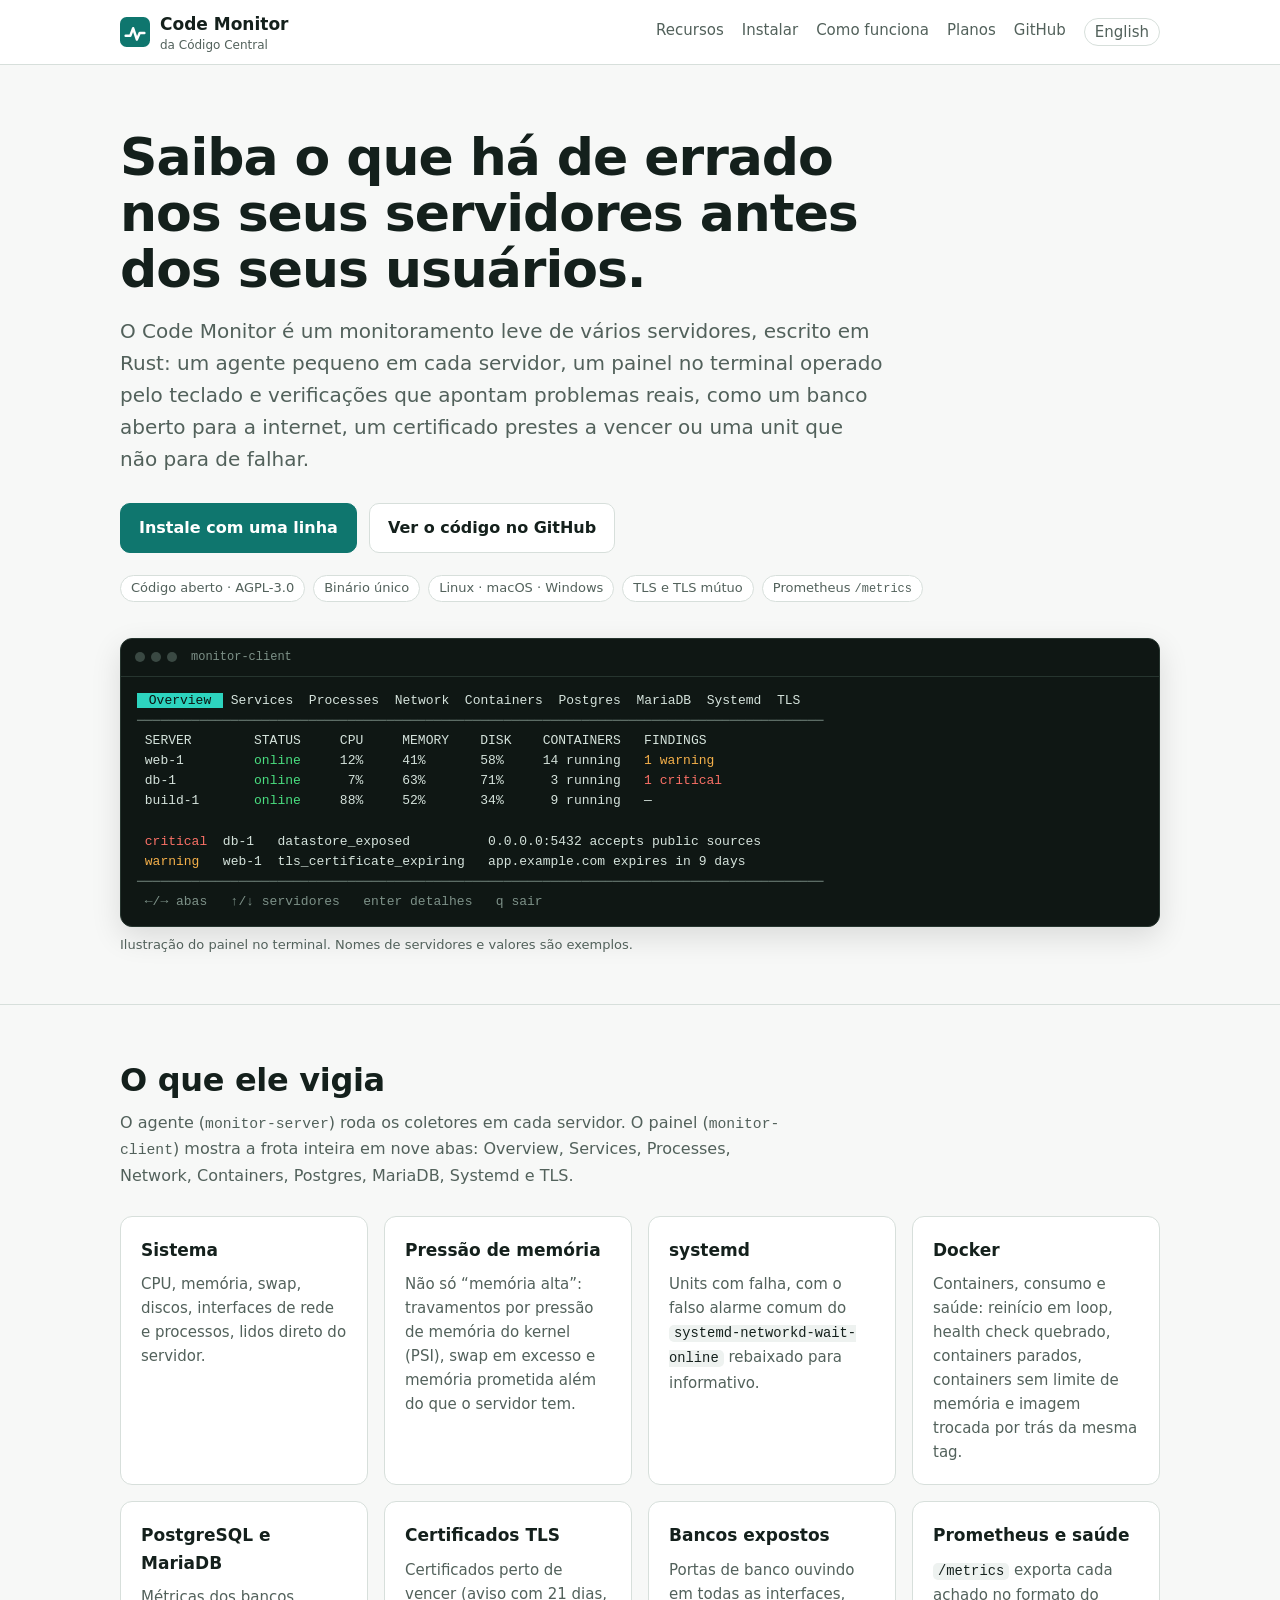
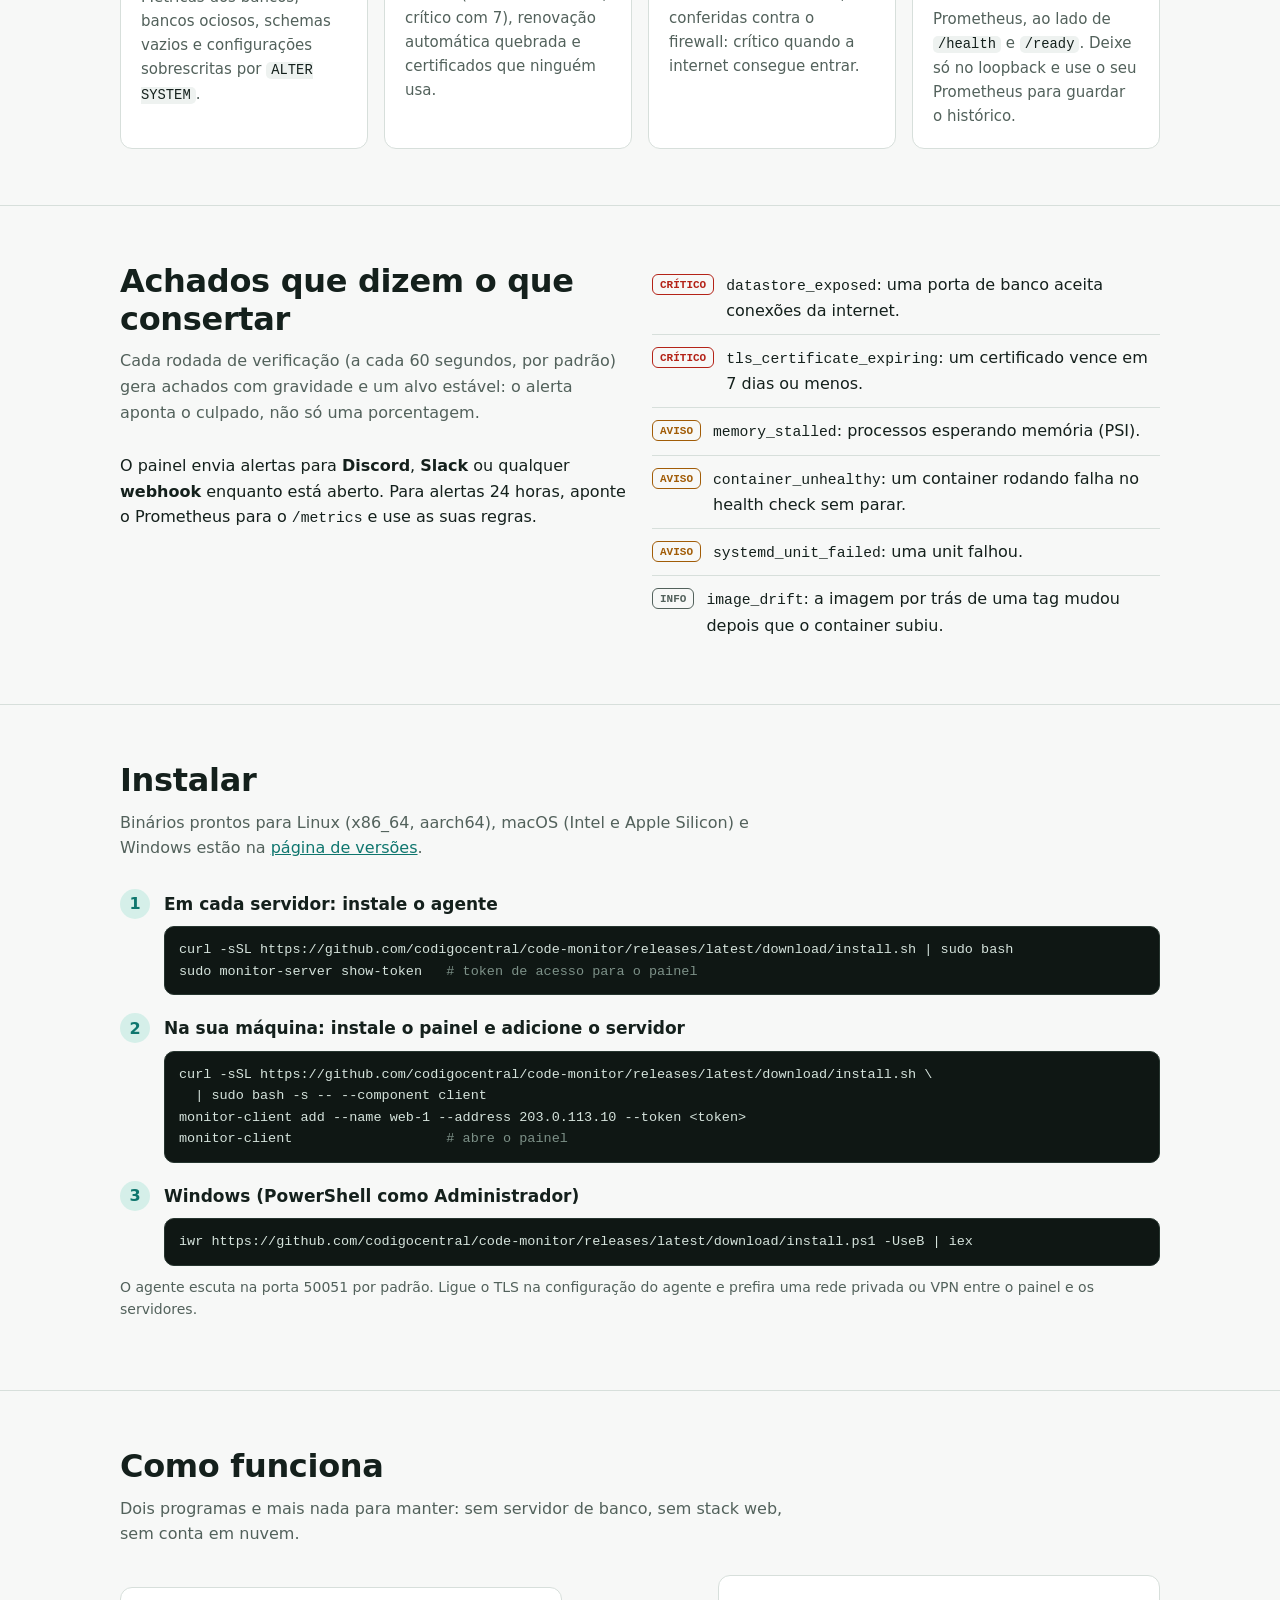
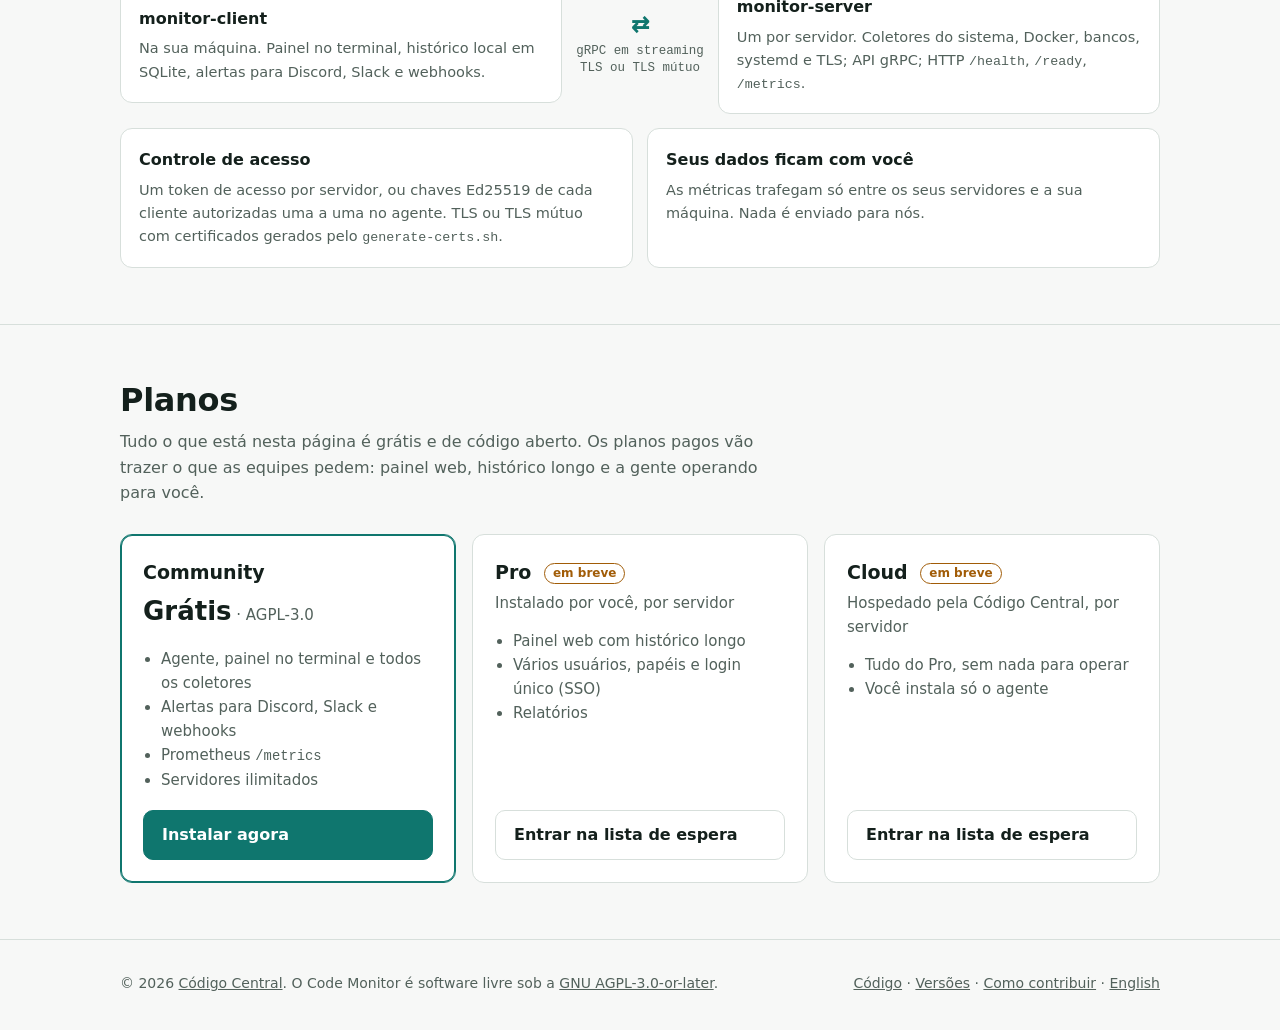
==== site/pt/index.html @ 9bd87743 "Sync from internal repository (8654f17)" ====
<!doctype html>
<html lang="pt-BR">
<head>
<meta charset="utf-8">
<meta name="viewport" content="width=device-width, initial-scale=1">
<title>Code Monitor: monitoramento leve de servidores em Rust</title>
<meta name="description" content="Um agente pequeno em Rust por servidor, um painel no terminal operado pelo teclado e verificações que apontam problemas reais: banco exposto, certificado vencendo, unit com falha, imagem trocada. Código aberto sob AGPL-3.0.">
<link rel="canonical" href="https://codemonitor.codigocentral.com.br/pt/">
<link rel="alternate" hreflang="en" href="https://codemonitor.codigocentral.com.br/">
<link rel="alternate" hreflang="pt-BR" href="https://codemonitor.codigocentral.com.br/pt/">
<meta property="og:title" content="Code Monitor">
<meta property="og:description" content="Monitoramento leve de vários servidores, feito em Rust. Código aberto (AGPL-3.0).">
<meta property="og:url" content="https://codemonitor.codigocentral.com.br/pt/">
<meta name="color-scheme" content="light dark">
<link rel="icon" href="data:image/svg+xml,%3Csvg xmlns='http://www.w3.org/2000/svg' viewBox='0 0 32 32'%3E%3Crect width='32' height='32' rx='7' fill='%230f766e'/%3E%3Cpath d='M6 20h5l3-8 4 12 3-7h5' fill='none' stroke='white' stroke-width='2.6' stroke-linecap='round' stroke-linejoin='round'/%3E%3C/svg%3E">
<style>
:root{
  --bg:#f7f8f7;--surface:#ffffff;--surface-2:#eef2f0;--text:#14201c;--muted:#52615b;
  --line:#d7dfdb;--accent:#0f766e;--accent-ink:#ffffff;--accent-soft:#d5efe9;
  --warn:#a15c07;--crit:#b42318;--ok:#15803d;
  --term-bg:#0f1714;--term-text:#d5e3dc;--term-dim:#7d9188;--term-line:#26352f;
  --radius:12px;--max:1080px;
  --mono:ui-monospace,"SFMono-Regular","JetBrains Mono","Cascadia Code",Menlo,Consolas,monospace;
  --sans:system-ui,-apple-system,"Segoe UI",Roboto,"Helvetica Neue",Arial,sans-serif;
}
@media (prefers-color-scheme:dark){
  :root{
    --bg:#0c1210;--surface:#121b18;--surface-2:#17221e;--text:#e3ece8;--muted:#9aaba4;
    --line:#26332e;--accent:#2dd4bf;--accent-ink:#06201b;--accent-soft:#123630;
    --warn:#f5b04a;--crit:#f97066;--ok:#4ade80;
    --term-bg:#070b0a;--term-line:#1d2925;
  }
}
*{box-sizing:border-box}
html{scroll-behavior:smooth}
@media (prefers-reduced-motion:reduce){html{scroll-behavior:auto}}
body{margin:0;background:var(--bg);color:var(--text);font:16px/1.6 var(--sans);-webkit-font-smoothing:antialiased}
a{color:var(--accent)}
a:focus-visible,button:focus-visible{outline:3px solid var(--accent);outline-offset:3px;border-radius:6px}
.skip{position:absolute;left:-9999px}
.skip:focus{left:16px;top:12px;background:var(--surface);padding:8px 12px;border-radius:8px;z-index:10}
.wrap{max-width:var(--max);margin:0 auto;padding:0 20px}
header.top{border-bottom:1px solid var(--line);background:var(--surface)}
header.top .wrap{display:flex;align-items:center;gap:20px;min-height:64px;flex-wrap:wrap}
.brand{display:flex;align-items:center;gap:10px;font-weight:700;color:var(--text);text-decoration:none;font-size:17px}
.brand svg{flex:none}
.brand small{display:block;font-weight:500;color:var(--muted);font-size:12px;line-height:1.2}
nav.main{margin-left:auto;display:flex;gap:18px;flex-wrap:wrap;font-size:15px}
nav.main a{color:var(--muted);text-decoration:none}
nav.main a:hover{color:var(--text)}
nav.main a.lang{border:1px solid var(--line);border-radius:999px;padding:1px 10px}
.hero{padding-top:64px;padding-bottom:40px}
.hero h1{font-size:clamp(32px,5.2vw,52px);line-height:1.08;letter-spacing:-.02em;margin:0 0 18px;max-width:21ch}
.hero p.lead{font-size:clamp(17px,2.1vw,20px);color:var(--muted);max-width:60ch;margin:0 0 28px}
.cta{display:flex;gap:12px;flex-wrap:wrap;margin-bottom:22px}
.btn{display:inline-flex;align-items:center;gap:8px;padding:11px 18px;border-radius:10px;font-weight:600;text-decoration:none;border:1px solid var(--line);color:var(--text);background:var(--surface)}
.btn.primary{background:var(--accent);border-color:var(--accent);color:var(--accent-ink)}
.chips{display:flex;gap:8px;flex-wrap:wrap;list-style:none;padding:0;margin:0}
.chips li{font-size:13px;color:var(--muted);border:1px solid var(--line);border-radius:999px;padding:2px 10px;background:var(--surface)}
.term{background:var(--term-bg);color:var(--term-text);border-radius:var(--radius);border:1px solid var(--term-line);font:13px/1.55 var(--mono);overflow:hidden;margin:36px 0 8px;box-shadow:0 10px 30px rgba(0,0,0,.12)}
.term .bar{display:flex;gap:6px;align-items:center;padding:9px 14px;border-bottom:1px solid var(--term-line);color:var(--term-dim);font-size:12px}
.term .bar i{width:10px;height:10px;border-radius:50%;background:#3a4943;display:inline-block}
.term .bar span{margin-left:8px}
.term pre{margin:0;padding:14px 16px;overflow-x:auto;white-space:pre}
.term .t-on{color:#0c1210;background:#2dd4bf;padding:0 4px}
.term .t-dim{color:var(--term-dim)}
.term .t-ok{color:#4ade80}.term .t-warn{color:#f5b04a}.term .t-crit{color:#f97066}
.caption{font-size:13px;color:var(--muted);margin:0 0 8px}
section{padding:56px 0;border-top:1px solid var(--line)}
section h2{font-size:clamp(24px,3.2vw,32px);line-height:1.2;margin:0 0 10px;letter-spacing:-.01em}
section p.intro{color:var(--muted);max-width:66ch;margin:0 0 28px}
.grid{display:grid;grid-template-columns:repeat(auto-fit,minmax(230px,1fr));gap:16px}
.card{background:var(--surface);border:1px solid var(--line);border-radius:var(--radius);padding:20px}
.card h3{margin:0 0 8px;font-size:17px}
.card p{margin:0;color:var(--muted);font-size:15px}
.card ul{margin:8px 0 0;padding-left:18px;color:var(--muted);font-size:15px}
code,kbd{font-family:var(--mono);font-size:.92em}
.card code{background:var(--surface-2);padding:1px 5px;border-radius:5px;color:var(--text)}
.two{display:grid;grid-template-columns:1fr 1fr;gap:24px;align-items:start}
@media (max-width:820px){.two{grid-template-columns:1fr}}
.list{margin:0;padding:0;list-style:none}
.list li{padding:10px 0;border-bottom:1px solid var(--line);display:flex;gap:12px}
.list li:last-child{border-bottom:0}
.sev{flex:none;font:600 11px/1.9 var(--mono);text-transform:uppercase;border-radius:6px;padding:0 7px;height:21px;margin-top:2px}
.sev.c{color:var(--crit);border:1px solid currentColor}
.sev.w{color:var(--warn);border:1px solid currentColor}
.sev.i{color:var(--muted);border:1px solid currentColor}
.steps{counter-reset:s;list-style:none;margin:0;padding:0;display:grid;gap:18px}
.steps li{counter-increment:s;position:relative;padding-left:44px;min-width:0}
.grid>*,.two>*,.arch>*,.plans>*{min-width:0}
.code,.term{max-width:100%}
.steps li::before{content:counter(s);position:absolute;left:0;top:0;width:30px;height:30px;border-radius:50%;background:var(--accent-soft);color:var(--accent);font-weight:700;display:grid;place-items:center}
.steps h3{margin:2px 0 8px;font-size:17px}
.code{background:var(--term-bg);color:var(--term-text);border-radius:10px;padding:12px 14px;font:13.5px/1.6 var(--mono);overflow-x:auto;white-space:pre;margin:0;border:1px solid var(--term-line)}
.code .c{color:var(--term-dim)}
.note{font-size:14px;color:var(--muted);margin-top:10px}
.arch{display:grid;grid-template-columns:1fr auto 1fr;gap:14px;align-items:center}
.arch .box{background:var(--surface);border:1px solid var(--line);border-radius:var(--radius);padding:18px}
.arch .box h3{margin:0 0 6px;font-size:16px}
.arch .box p{margin:0;color:var(--muted);font-size:14.5px}
.arch .wire{text-align:center;color:var(--muted);font:12.5px/1.4 var(--mono)}
.arch .wire b{display:block;font-size:22px;color:var(--accent)}
.arch .side{grid-column:1/-1;display:grid;grid-template-columns:1fr 1fr;gap:14px}
@media (max-width:760px){.arch{grid-template-columns:1fr}.arch .wire b{transform:rotate(90deg)}.arch .side{grid-template-columns:1fr}}
.plans{display:grid;grid-template-columns:repeat(auto-fit,minmax(250px,1fr));gap:16px}
.plan{background:var(--surface);border:1px solid var(--line);border-radius:var(--radius);padding:22px;display:flex;flex-direction:column}
.plan.free{border-color:var(--accent);box-shadow:inset 0 0 0 1px var(--accent)}
.plan h3{margin:0;font-size:19px}
.plan .price{font-size:15px;color:var(--muted);margin:4px 0 14px}
.plan .price strong{font-size:26px;color:var(--text)}
.plan ul{margin:0 0 18px;padding-left:18px;color:var(--muted);font-size:15px;flex:1}
.plan .soon{display:inline-block;font-size:12px;font-weight:600;color:var(--warn);border:1px solid currentColor;border-radius:999px;padding:0 8px;margin-left:6px;vertical-align:middle}
footer{border-top:1px solid var(--line);padding:32px 0 48px;color:var(--muted);font-size:14px}
footer .wrap{display:flex;gap:18px;flex-wrap:wrap;justify-content:space-between}
footer a{color:var(--muted)}
</style>
</head>
<body>
<a class="skip" href="#main">Pular para o conteúdo</a>
<header class="top">
  <div class="wrap">
    <a class="brand" href="./" aria-label="Início do Code Monitor">
      <svg width="30" height="30" viewBox="0 0 32 32" aria-hidden="true"><rect width="32" height="32" rx="7" fill="#0f766e"/><path d="M6 20h5l3-8 4 12 3-7h5" fill="none" stroke="#fff" stroke-width="2.6" stroke-linecap="round" stroke-linejoin="round"/></svg>
      <span>Code Monitor<small>da Código Central</small></span>
    </a>
    <nav class="main" aria-label="Principal">
      <a href="#features">Recursos</a>
      <a href="#install">Instalar</a>
      <a href="#architecture">Como funciona</a>
      <a href="#plans">Planos</a>
      <a href="https://github.com/codigocentral/code-monitor">GitHub</a>
      <a class="lang" href="../" hreflang="en" lang="en">English</a>
    </nav>
  </div>
</header>

<main id="main">
<div class="wrap hero">
  <h1>Saiba o que há de errado nos seus servidores antes dos seus usuários.</h1>
  <p class="lead">O Code Monitor é um monitoramento leve de vários servidores, escrito em Rust: um agente pequeno em cada servidor, um painel no terminal operado pelo teclado e verificações que apontam problemas reais, como um banco aberto para a internet, um certificado prestes a vencer ou uma unit que não para de falhar.</p>
  <div class="cta">
    <a class="btn primary" href="#install">Instale com uma linha</a>
    <a class="btn" href="https://github.com/codigocentral/code-monitor">Ver o código no GitHub</a>
  </div>
  <ul class="chips" aria-label="Resumo">
    <li>Código aberto · AGPL-3.0</li>
    <li>Binário único</li>
    <li>Linux · macOS · Windows</li>
    <li>TLS e TLS mútuo</li>
    <li>Prometheus <code>/metrics</code></li>
  </ul>

  <figure class="term" aria-labelledby="tui-cap">
    <div class="bar" aria-hidden="true"><i></i><i></i><i></i><span>monitor-client</span></div>
<pre aria-hidden="true"><span class="t-on"> Overview </span> Services  Processes  Network  Containers  Postgres  MariaDB  Systemd  TLS
<span class="t-dim">────────────────────────────────────────────────────────────────────────────────────────</span>
 SERVER        STATUS     CPU     MEMORY    DISK    CONTAINERS   FINDINGS
 web-1         <span class="t-ok">online</span>     12%     41%       58%     14 running   <span class="t-warn">1 warning</span>
 db-1          <span class="t-ok">online</span>      7%     63%       71%      3 running   <span class="t-crit">1 critical</span>
 build-1       <span class="t-ok">online</span>     88%     52%       34%      9 running   —

 <span class="t-crit">critical</span>  db-1   datastore_exposed          0.0.0.0:5432 accepts public sources
 <span class="t-warn">warning </span>  web-1  tls_certificate_expiring   app.example.com expires in 9 days
<span class="t-dim">────────────────────────────────────────────────────────────────────────────────────────</span>
<span class="t-dim"> ←/→ abas   ↑/↓ servidores   enter detalhes   q sair</span></pre>
  </figure>
  <p class="caption" id="tui-cap">Ilustração do painel no terminal. Nomes de servidores e valores são exemplos.</p>
</div>

<section id="features">
  <div class="wrap">
    <h2>O que ele vigia</h2>
    <p class="intro">O agente (<code>monitor-server</code>) roda os coletores em cada servidor. O painel (<code>monitor-client</code>) mostra a frota inteira em nove abas: Overview, Services, Processes, Network, Containers, Postgres, MariaDB, Systemd e TLS.</p>
    <div class="grid">
      <div class="card"><h3>Sistema</h3><p>CPU, memória, swap, discos, interfaces de rede e processos, lidos direto do servidor.</p></div>
      <div class="card"><h3>Pressão de memória</h3><p>Não só “memória alta”: travamentos por pressão de memória do kernel (PSI), swap em excesso e memória prometida além do que o servidor tem.</p></div>
      <div class="card"><h3>systemd</h3><p>Units com falha, com o falso alarme comum do <code>systemd-networkd-wait-online</code> rebaixado para informativo.</p></div>
      <div class="card"><h3>Docker</h3><p>Containers, consumo e saúde: reinício em loop, health check quebrado, containers parados, containers sem limite de memória e imagem trocada por trás da mesma tag.</p></div>
      <div class="card"><h3>PostgreSQL e MariaDB</h3><p>Métricas dos bancos, bancos ociosos, schemas vazios e configurações sobrescritas por <code>ALTER SYSTEM</code>.</p></div>
      <div class="card"><h3>Certificados TLS</h3><p>Certificados perto de vencer (aviso com 21 dias, crítico com 7), renovação automática quebrada e certificados que ninguém usa.</p></div>
      <div class="card"><h3>Bancos expostos</h3><p>Portas de banco ouvindo em todas as interfaces, conferidas contra o firewall: crítico quando a internet consegue entrar.</p></div>
      <div class="card"><h3>Prometheus e saúde</h3><p><code>/metrics</code> exporta cada achado no formato do Prometheus, ao lado de <code>/health</code> e <code>/ready</code>. Deixe só no loopback e use o seu Prometheus para guardar o histórico.</p></div>
    </div>
  </div>
</section>

<section id="alerts">
  <div class="wrap two">
    <div>
      <h2>Achados que dizem o que consertar</h2>
      <p class="intro">Cada rodada de verificação (a cada 60 segundos, por padrão) gera achados com gravidade e um alvo estável: o alerta aponta o culpado, não só uma porcentagem.</p>
      <p>O painel envia alertas para <strong>Discord</strong>, <strong>Slack</strong> ou qualquer <strong>webhook</strong> enquanto está aberto. Para alertas 24 horas, aponte o Prometheus para o <code>/metrics</code> e use as suas regras.</p>
    </div>
    <ul class="list" aria-label="Exemplos de achados">
      <li><span class="sev c">crítico</span><span><code>datastore_exposed</code>: uma porta de banco aceita conexões da internet.</span></li>
      <li><span class="sev c">crítico</span><span><code>tls_certificate_expiring</code>: um certificado vence em 7 dias ou menos.</span></li>
      <li><span class="sev w">aviso</span><span><code>memory_stalled</code>: processos esperando memória (PSI).</span></li>
      <li><span class="sev w">aviso</span><span><code>container_unhealthy</code>: um container rodando falha no health check sem parar.</span></li>
      <li><span class="sev w">aviso</span><span><code>systemd_unit_failed</code>: uma unit falhou.</span></li>
      <li><span class="sev i">info</span><span><code>image_drift</code>: a imagem por trás de uma tag mudou depois que o container subiu.</span></li>
    </ul>
  </div>
</section>

<section id="install">
  <div class="wrap">
    <h2>Instalar</h2>
    <p class="intro">Binários prontos para Linux (x86_64, aarch64), macOS (Intel e Apple Silicon) e Windows estão na <a href="https://github.com/codigocentral/code-monitor/releases/latest">página de versões</a>.</p>
    <ol class="steps">
      <li>
        <h3>Em cada servidor: instale o agente</h3>
<pre class="code">curl -sSL https://github.com/codigocentral/code-monitor/releases/latest/download/install.sh | sudo bash
sudo monitor-server show-token   <span class="c"># token de acesso para o painel</span></pre>
      </li>
      <li>
        <h3>Na sua máquina: instale o painel e adicione o servidor</h3>
<pre class="code">curl -sSL https://github.com/codigocentral/code-monitor/releases/latest/download/install.sh \
  | sudo bash -s -- --component client
monitor-client add --name web-1 --address 203.0.113.10 --token &lt;token&gt;
monitor-client                   <span class="c"># abre o painel</span></pre>
      </li>
      <li>
        <h3>Windows (PowerShell como Administrador)</h3>
<pre class="code">iwr https://github.com/codigocentral/code-monitor/releases/latest/download/install.ps1 -UseB | iex</pre>
      </li>
    </ol>
    <p class="note">O agente escuta na porta 50051 por padrão. Ligue o TLS na configuração do agente e prefira uma rede privada ou VPN entre o painel e os servidores.</p>
  </div>
</section>

<section id="architecture">
  <div class="wrap">
    <h2>Como funciona</h2>
    <p class="intro">Dois programas e mais nada para manter: sem servidor de banco, sem stack web, sem conta em nuvem.</p>
    <div class="arch">
      <div class="box"><h3>monitor-client</h3><p>Na sua máquina. Painel no terminal, histórico local em SQLite, alertas para Discord, Slack e webhooks.</p></div>
      <div class="wire" aria-hidden="true"><b>⇄</b>gRPC em streaming<br>TLS ou TLS mútuo</div>
      <div class="box"><h3>monitor-server</h3><p>Um por servidor. Coletores do sistema, Docker, bancos, systemd e TLS; API gRPC; HTTP <code>/health</code>, <code>/ready</code>, <code>/metrics</code>.</p></div>
      <div class="side">
        <div class="box"><h3>Controle de acesso</h3><p>Um token de acesso por servidor, ou chaves Ed25519 de cada cliente autorizadas uma a uma no agente. TLS ou TLS mútuo com certificados gerados pelo <code>generate-certs.sh</code>.</p></div>
        <div class="box"><h3>Seus dados ficam com você</h3><p>As métricas trafegam só entre os seus servidores e a sua máquina. Nada é enviado para nós.</p></div>
      </div>
    </div>
  </div>
</section>

<section id="plans">
  <div class="wrap">
    <h2>Planos</h2>
    <p class="intro">Tudo o que está nesta página é grátis e de código aberto. Os planos pagos vão trazer o que as equipes pedem: painel web, histórico longo e a gente operando para você.</p>
    <div class="plans">
      <div class="plan free">
        <h3>Community</h3>
        <p class="price"><strong>Grátis</strong> · AGPL-3.0</p>
        <ul>
          <li>Agente, painel no terminal e todos os coletores</li>
          <li>Alertas para Discord, Slack e webhooks</li>
          <li>Prometheus <code>/metrics</code></li>
          <li>Servidores ilimitados</li>
        </ul>
        <a class="btn primary" href="#install">Instalar agora</a>
      </div>
      <div class="plan">
        <h3>Pro <span class="soon">em breve</span></h3>
        <p class="price">Instalado por você, por servidor</p>
        <ul>
          <li>Painel web com histórico longo</li>
          <li>Vários usuários, papéis e login único (SSO)</li>
          <li>Relatórios</li>
        </ul>
        <a class="btn" href="mailto:contato@codigocentral.com.br?subject=Code%20Monitor%20Pro%20%E2%80%94%20lista%20de%20espera">Entrar na lista de espera</a>
      </div>
      <div class="plan">
        <h3>Cloud <span class="soon">em breve</span></h3>
        <p class="price">Hospedado pela Código Central, por servidor</p>
        <ul>
          <li>Tudo do Pro, sem nada para operar</li>
          <li>Você instala só o agente</li>
        </ul>
        <a class="btn" href="mailto:contato@codigocentral.com.br?subject=Code%20Monitor%20Cloud%20%E2%80%94%20lista%20de%20espera">Entrar na lista de espera</a>
      </div>
    </div>
  </div>
</section>
</main>

<footer>
  <div class="wrap">
    <span>© 2026 <a href="https://www.codigocentral.com.br">Código Central</a>. O Code Monitor é software livre sob a <a href="https://github.com/codigocentral/code-monitor/blob/main/LICENSE">GNU AGPL-3.0-or-later</a>.</span>
    <span><a href="https://github.com/codigocentral/code-monitor">Código</a> · <a href="https://github.com/codigocentral/code-monitor/releases">Versões</a> · <a href="https://github.com/codigocentral/code-monitor/blob/main/CONTRIBUTING.md">Como contribuir</a> · <a href="../" hreflang="en" lang="en">English</a></span>
  </div>
</footer>
</body>
</html>
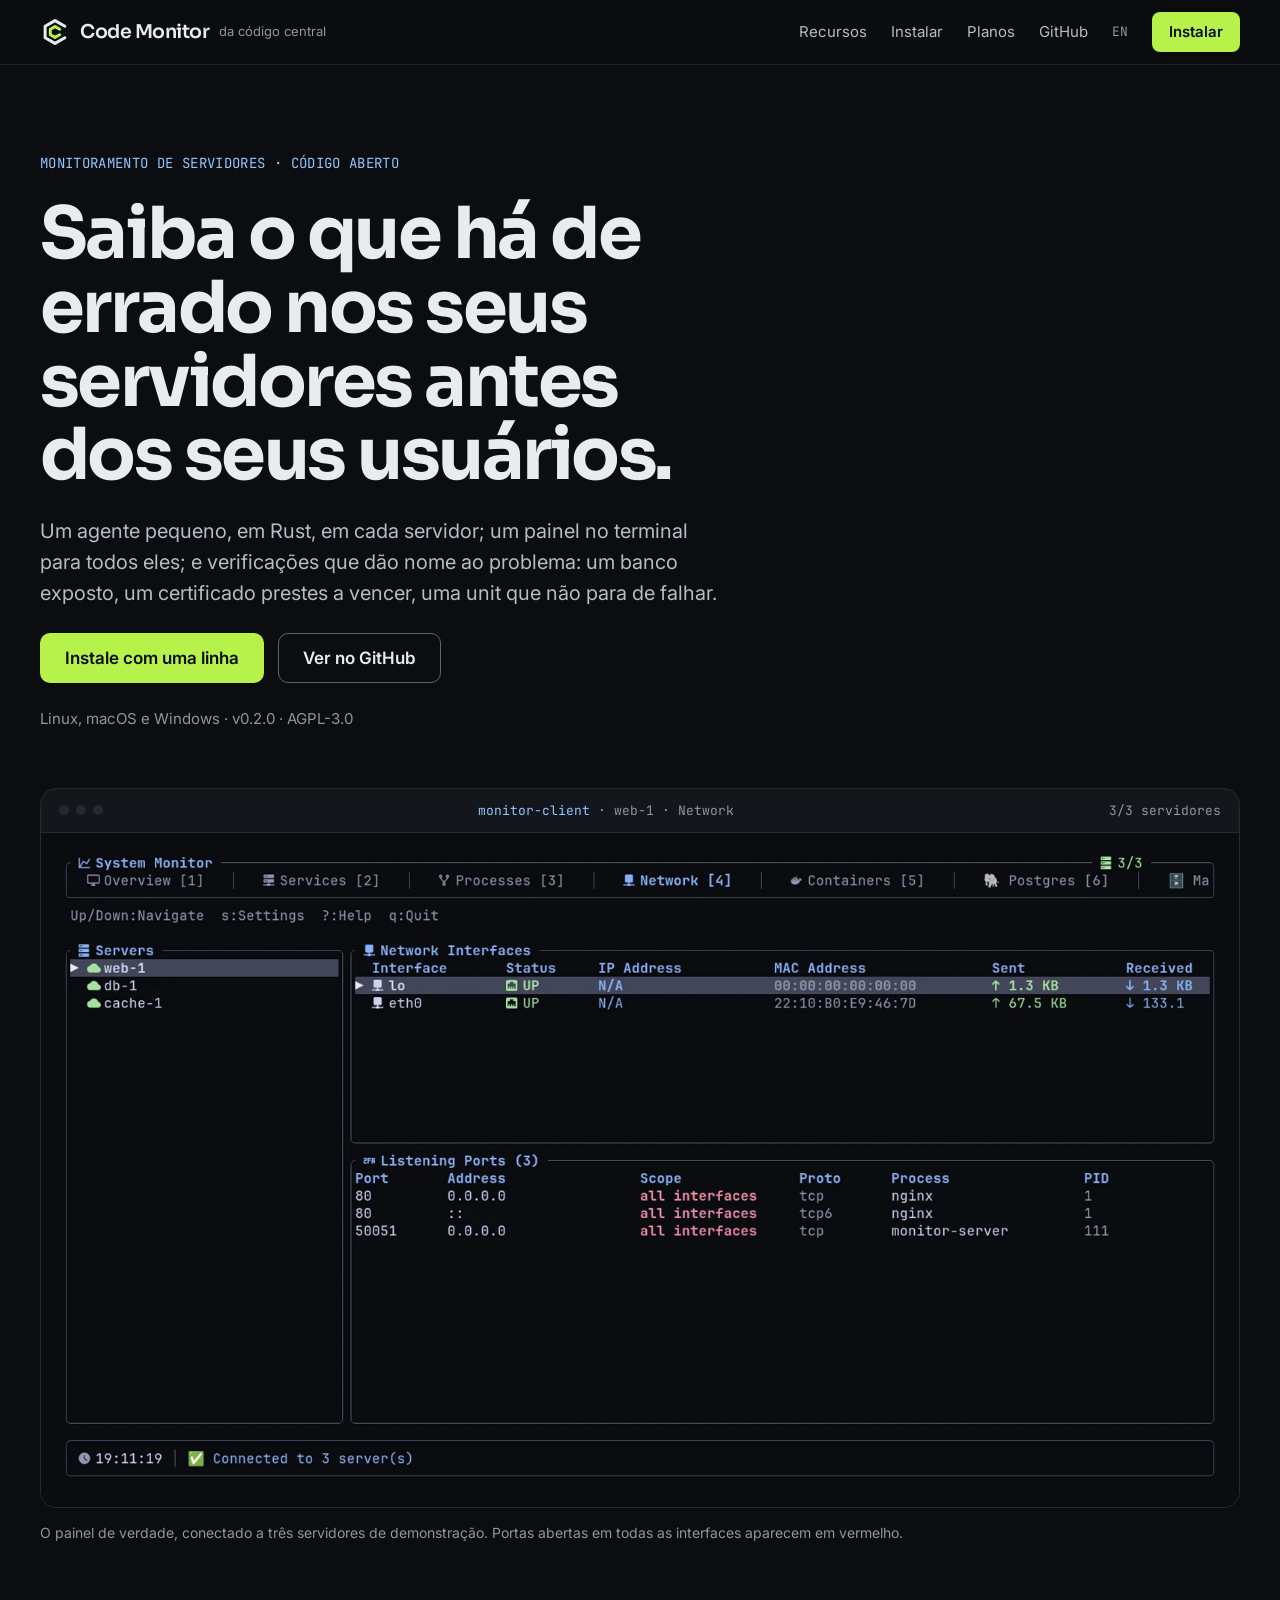
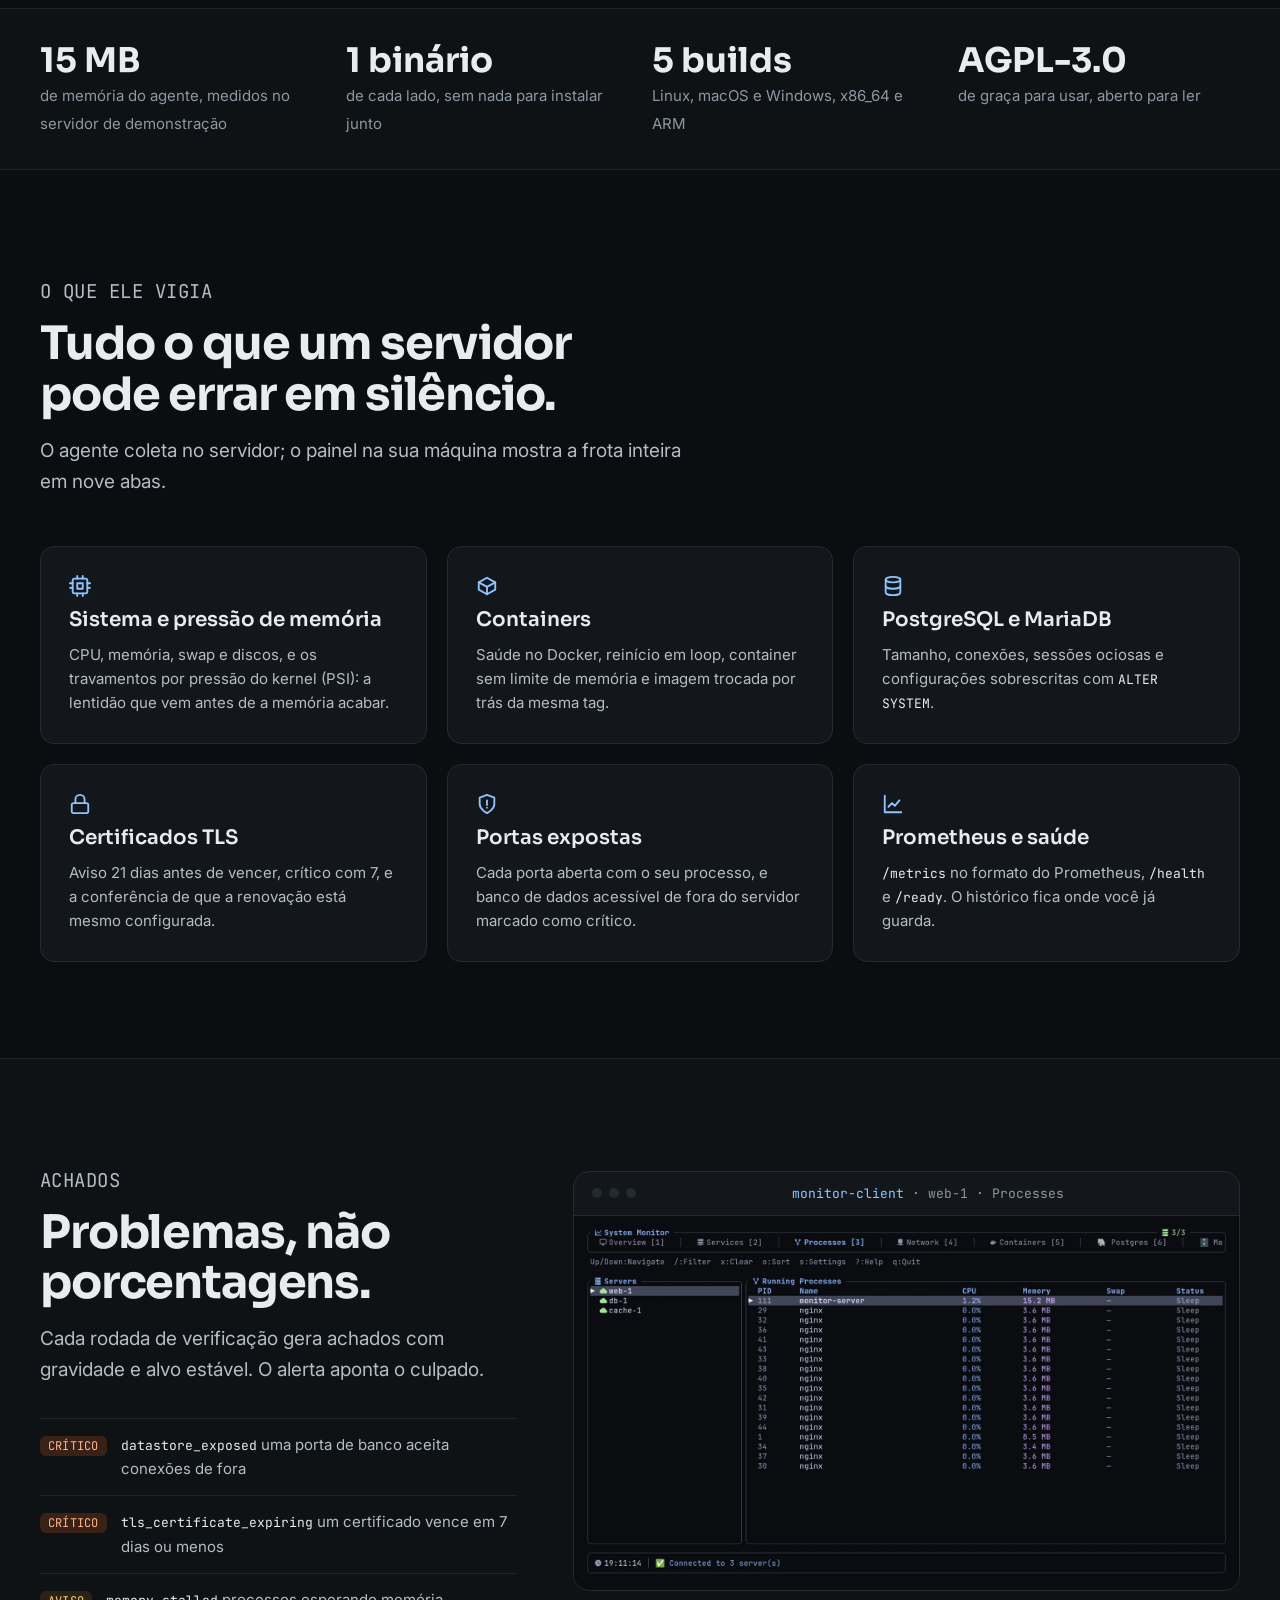
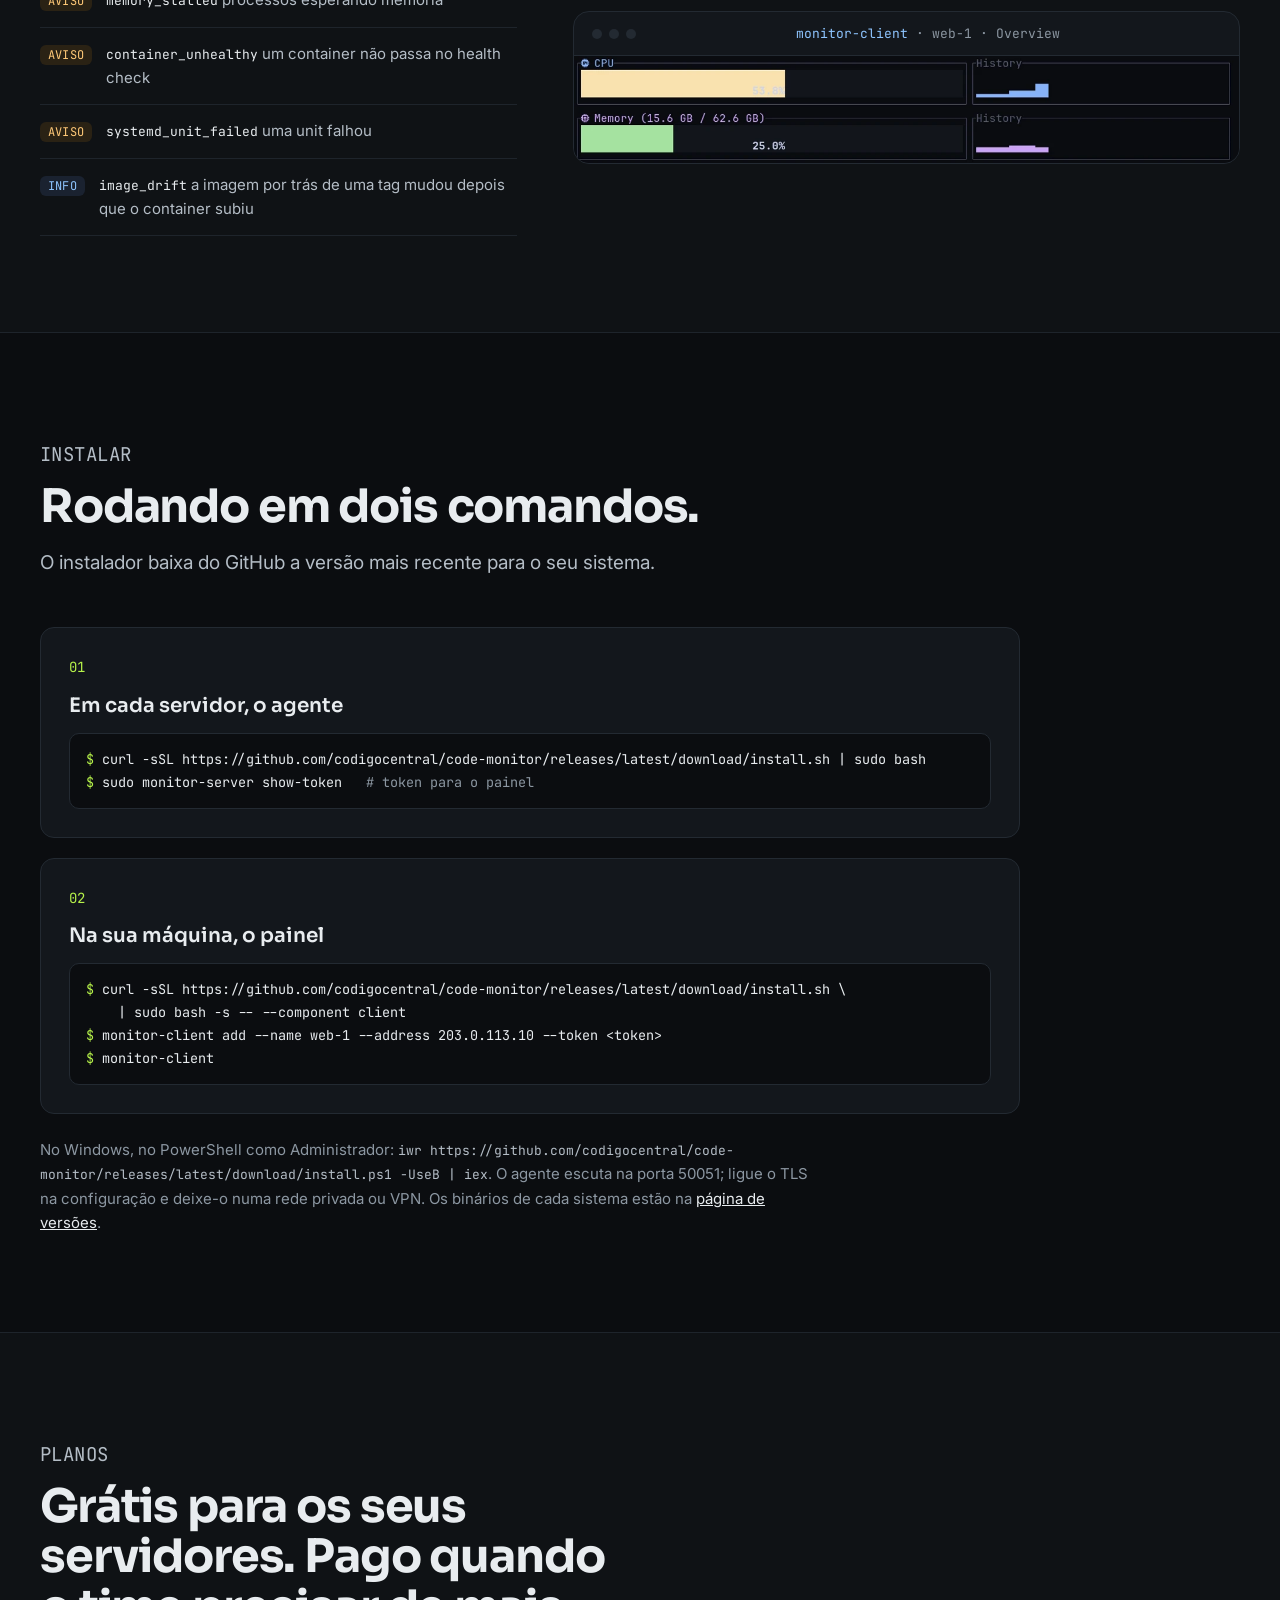
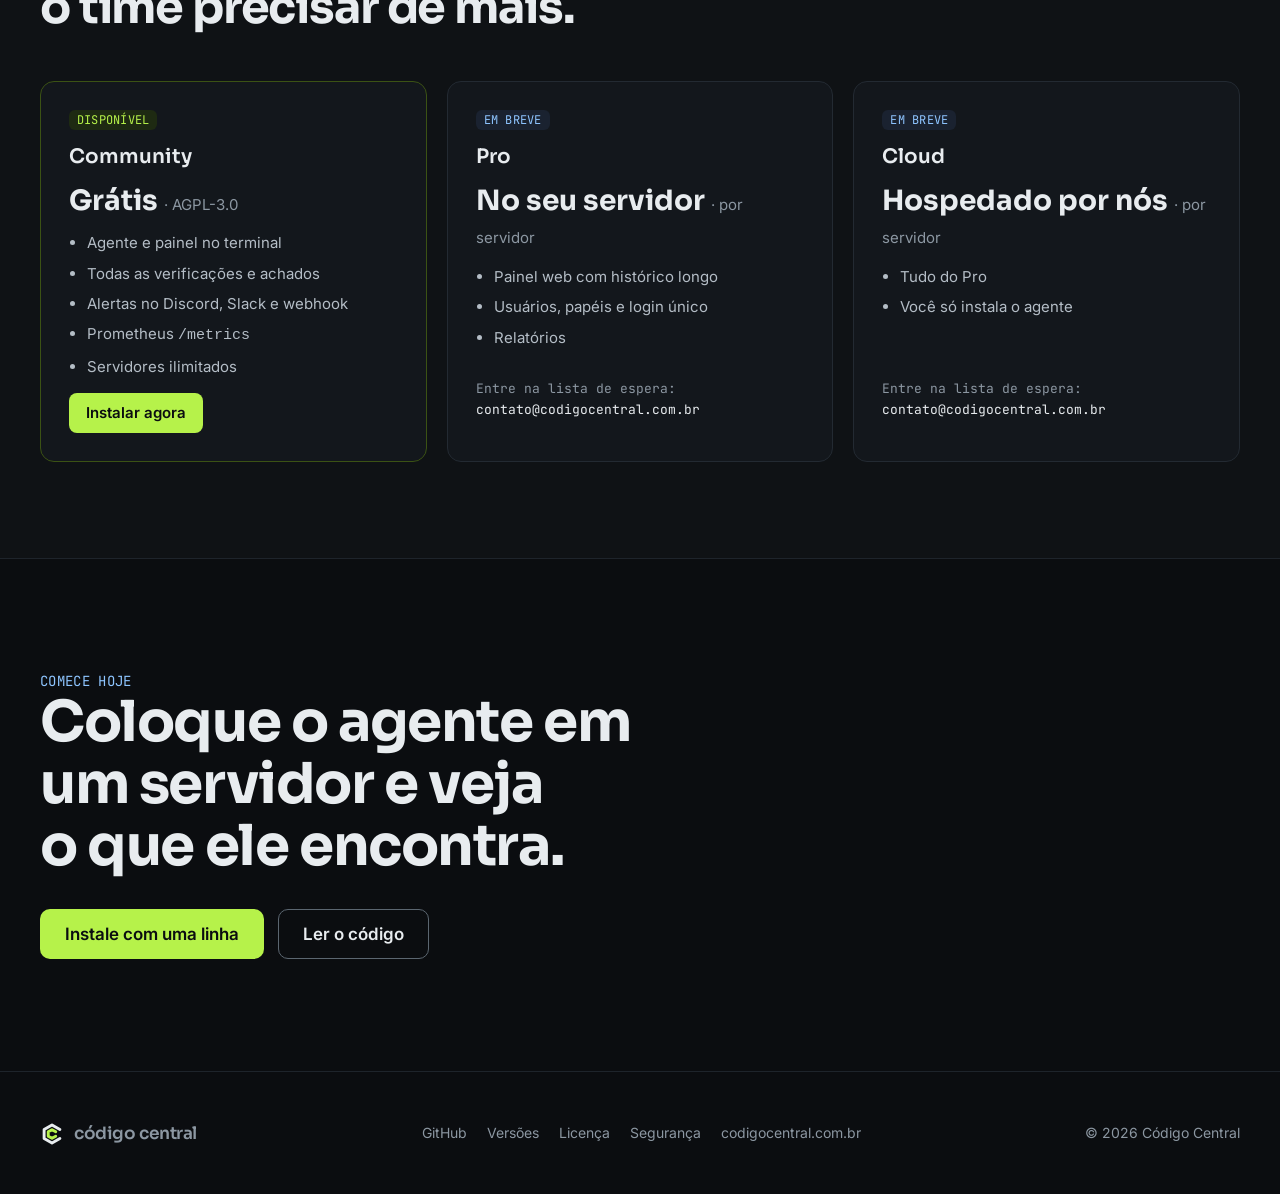
==== commit 6e3ed395: "Sync from internal repository (e469ba3)" ====
--- a/site/pt/index.html
+++ b/site/pt/index.html
@@ -2,293 +2,238 @@
 <html lang="pt-BR">
 <head>
 <meta charset="utf-8">
-<meta name="viewport" content="width=device-width, initial-scale=1">
-<title>Code Monitor: monitoramento leve de servidores em Rust</title>
-<meta name="description" content="Um agente pequeno em Rust por servidor, um painel no terminal operado pelo teclado e verificações que apontam problemas reais: banco exposto, certificado vencendo, unit com falha, imagem trocada. Código aberto sob AGPL-3.0.">
+<meta name="viewport" content="width=device-width, initial-scale=1, viewport-fit=cover">
+<title>Code Monitor · Monitoramento de servidores leve, em Rust</title>
+<meta name="description" content="Saiba o que há de errado nos seus servidores antes dos seus usuários. Um agente pequeno em cada servidor, um painel no terminal e verificações que apontam problemas reais. Código aberto, AGPL-3.0.">
 <link rel="canonical" href="https://codemonitor.codigocentral.com.br/pt/">
 <link rel="alternate" hreflang="en" href="https://codemonitor.codigocentral.com.br/">
 <link rel="alternate" hreflang="pt-BR" href="https://codemonitor.codigocentral.com.br/pt/">
+<meta property="og:type" content="website">
+<meta property="og:url" content="https://codemonitor.codigocentral.com.br/pt/">
 <meta property="og:title" content="Code Monitor">
-<meta property="og:description" content="Monitoramento leve de vários servidores, feito em Rust. Código aberto (AGPL-3.0).">
-<meta property="og:url" content="https://codemonitor.codigocentral.com.br/pt/">
-<meta name="color-scheme" content="light dark">
-<link rel="icon" href="data:image/svg+xml,%3Csvg xmlns='http://www.w3.org/2000/svg' viewBox='0 0 32 32'%3E%3Crect width='32' height='32' rx='7' fill='%230f766e'/%3E%3Cpath d='M6 20h5l3-8 4 12 3-7h5' fill='none' stroke='white' stroke-width='2.6' stroke-linecap='round' stroke-linejoin='round'/%3E%3C/svg%3E">
-<style>
-:root{
-  --bg:#f7f8f7;--surface:#ffffff;--surface-2:#eef2f0;--text:#14201c;--muted:#52615b;
-  --line:#d7dfdb;--accent:#0f766e;--accent-ink:#ffffff;--accent-soft:#d5efe9;
-  --warn:#a15c07;--crit:#b42318;--ok:#15803d;
-  --term-bg:#0f1714;--term-text:#d5e3dc;--term-dim:#7d9188;--term-line:#26352f;
-  --radius:12px;--max:1080px;
-  --mono:ui-monospace,"SFMono-Regular","JetBrains Mono","Cascadia Code",Menlo,Consolas,monospace;
-  --sans:system-ui,-apple-system,"Segoe UI",Roboto,"Helvetica Neue",Arial,sans-serif;
-}
-@media (prefers-color-scheme:dark){
-  :root{
-    --bg:#0c1210;--surface:#121b18;--surface-2:#17221e;--text:#e3ece8;--muted:#9aaba4;
-    --line:#26332e;--accent:#2dd4bf;--accent-ink:#06201b;--accent-soft:#123630;
-    --warn:#f5b04a;--crit:#f97066;--ok:#4ade80;
-    --term-bg:#070b0a;--term-line:#1d2925;
-  }
-}
-*{box-sizing:border-box}
-html{scroll-behavior:smooth}
-@media (prefers-reduced-motion:reduce){html{scroll-behavior:auto}}
-body{margin:0;background:var(--bg);color:var(--text);font:16px/1.6 var(--sans);-webkit-font-smoothing:antialiased}
-a{color:var(--accent)}
-a:focus-visible,button:focus-visible{outline:3px solid var(--accent);outline-offset:3px;border-radius:6px}
-.skip{position:absolute;left:-9999px}
-.skip:focus{left:16px;top:12px;background:var(--surface);padding:8px 12px;border-radius:8px;z-index:10}
-.wrap{max-width:var(--max);margin:0 auto;padding:0 20px}
-header.top{border-bottom:1px solid var(--line);background:var(--surface)}
-header.top .wrap{display:flex;align-items:center;gap:20px;min-height:64px;flex-wrap:wrap}
-.brand{display:flex;align-items:center;gap:10px;font-weight:700;color:var(--text);text-decoration:none;font-size:17px}
-.brand svg{flex:none}
-.brand small{display:block;font-weight:500;color:var(--muted);font-size:12px;line-height:1.2}
-nav.main{margin-left:auto;display:flex;gap:18px;flex-wrap:wrap;font-size:15px}
-nav.main a{color:var(--muted);text-decoration:none}
-nav.main a:hover{color:var(--text)}
-nav.main a.lang{border:1px solid var(--line);border-radius:999px;padding:1px 10px}
-.hero{padding-top:64px;padding-bottom:40px}
-.hero h1{font-size:clamp(32px,5.2vw,52px);line-height:1.08;letter-spacing:-.02em;margin:0 0 18px;max-width:21ch}
-.hero p.lead{font-size:clamp(17px,2.1vw,20px);color:var(--muted);max-width:60ch;margin:0 0 28px}
-.cta{display:flex;gap:12px;flex-wrap:wrap;margin-bottom:22px}
-.btn{display:inline-flex;align-items:center;gap:8px;padding:11px 18px;border-radius:10px;font-weight:600;text-decoration:none;border:1px solid var(--line);color:var(--text);background:var(--surface)}
-.btn.primary{background:var(--accent);border-color:var(--accent);color:var(--accent-ink)}
-.chips{display:flex;gap:8px;flex-wrap:wrap;list-style:none;padding:0;margin:0}
-.chips li{font-size:13px;color:var(--muted);border:1px solid var(--line);border-radius:999px;padding:2px 10px;background:var(--surface)}
-.term{background:var(--term-bg);color:var(--term-text);border-radius:var(--radius);border:1px solid var(--term-line);font:13px/1.55 var(--mono);overflow:hidden;margin:36px 0 8px;box-shadow:0 10px 30px rgba(0,0,0,.12)}
-.term .bar{display:flex;gap:6px;align-items:center;padding:9px 14px;border-bottom:1px solid var(--term-line);color:var(--term-dim);font-size:12px}
-.term .bar i{width:10px;height:10px;border-radius:50%;background:#3a4943;display:inline-block}
-.term .bar span{margin-left:8px}
-.term pre{margin:0;padding:14px 16px;overflow-x:auto;white-space:pre}
-.term .t-on{color:#0c1210;background:#2dd4bf;padding:0 4px}
-.term .t-dim{color:var(--term-dim)}
-.term .t-ok{color:#4ade80}.term .t-warn{color:#f5b04a}.term .t-crit{color:#f97066}
-.caption{font-size:13px;color:var(--muted);margin:0 0 8px}
-section{padding:56px 0;border-top:1px solid var(--line)}
-section h2{font-size:clamp(24px,3.2vw,32px);line-height:1.2;margin:0 0 10px;letter-spacing:-.01em}
-section p.intro{color:var(--muted);max-width:66ch;margin:0 0 28px}
-.grid{display:grid;grid-template-columns:repeat(auto-fit,minmax(230px,1fr));gap:16px}
-.card{background:var(--surface);border:1px solid var(--line);border-radius:var(--radius);padding:20px}
-.card h3{margin:0 0 8px;font-size:17px}
-.card p{margin:0;color:var(--muted);font-size:15px}
-.card ul{margin:8px 0 0;padding-left:18px;color:var(--muted);font-size:15px}
-code,kbd{font-family:var(--mono);font-size:.92em}
-.card code{background:var(--surface-2);padding:1px 5px;border-radius:5px;color:var(--text)}
-.two{display:grid;grid-template-columns:1fr 1fr;gap:24px;align-items:start}
-@media (max-width:820px){.two{grid-template-columns:1fr}}
-.list{margin:0;padding:0;list-style:none}
-.list li{padding:10px 0;border-bottom:1px solid var(--line);display:flex;gap:12px}
-.list li:last-child{border-bottom:0}
-.sev{flex:none;font:600 11px/1.9 var(--mono);text-transform:uppercase;border-radius:6px;padding:0 7px;height:21px;margin-top:2px}
-.sev.c{color:var(--crit);border:1px solid currentColor}
-.sev.w{color:var(--warn);border:1px solid currentColor}
-.sev.i{color:var(--muted);border:1px solid currentColor}
-.steps{counter-reset:s;list-style:none;margin:0;padding:0;display:grid;gap:18px}
-.steps li{counter-increment:s;position:relative;padding-left:44px;min-width:0}
-.grid>*,.two>*,.arch>*,.plans>*{min-width:0}
-.code,.term{max-width:100%}
-.steps li::before{content:counter(s);position:absolute;left:0;top:0;width:30px;height:30px;border-radius:50%;background:var(--accent-soft);color:var(--accent);font-weight:700;display:grid;place-items:center}
-.steps h3{margin:2px 0 8px;font-size:17px}
-.code{background:var(--term-bg);color:var(--term-text);border-radius:10px;padding:12px 14px;font:13.5px/1.6 var(--mono);overflow-x:auto;white-space:pre;margin:0;border:1px solid var(--term-line)}
-.code .c{color:var(--term-dim)}
-.note{font-size:14px;color:var(--muted);margin-top:10px}
-.arch{display:grid;grid-template-columns:1fr auto 1fr;gap:14px;align-items:center}
-.arch .box{background:var(--surface);border:1px solid var(--line);border-radius:var(--radius);padding:18px}
-.arch .box h3{margin:0 0 6px;font-size:16px}
-.arch .box p{margin:0;color:var(--muted);font-size:14.5px}
-.arch .wire{text-align:center;color:var(--muted);font:12.5px/1.4 var(--mono)}
-.arch .wire b{display:block;font-size:22px;color:var(--accent)}
-.arch .side{grid-column:1/-1;display:grid;grid-template-columns:1fr 1fr;gap:14px}
-@media (max-width:760px){.arch{grid-template-columns:1fr}.arch .wire b{transform:rotate(90deg)}.arch .side{grid-template-columns:1fr}}
-.plans{display:grid;grid-template-columns:repeat(auto-fit,minmax(250px,1fr));gap:16px}
-.plan{background:var(--surface);border:1px solid var(--line);border-radius:var(--radius);padding:22px;display:flex;flex-direction:column}
-.plan.free{border-color:var(--accent);box-shadow:inset 0 0 0 1px var(--accent)}
-.plan h3{margin:0;font-size:19px}
-.plan .price{font-size:15px;color:var(--muted);margin:4px 0 14px}
-.plan .price strong{font-size:26px;color:var(--text)}
-.plan ul{margin:0 0 18px;padding-left:18px;color:var(--muted);font-size:15px;flex:1}
-.plan .soon{display:inline-block;font-size:12px;font-weight:600;color:var(--warn);border:1px solid currentColor;border-radius:999px;padding:0 8px;margin-left:6px;vertical-align:middle}
-footer{border-top:1px solid var(--line);padding:32px 0 48px;color:var(--muted);font-size:14px}
-footer .wrap{display:flex;gap:18px;flex-wrap:wrap;justify-content:space-between}
-footer a{color:var(--muted)}
-</style>
+<meta property="og:description" content="Saiba o que há de errado nos seus servidores antes dos seus usuários. Monitoramento de servidores de código aberto, em Rust.">
+<meta property="og:image" content="https://codemonitor.codigocentral.com.br/assets/og-pt.png">
+<meta property="og:image:width" content="1200">
+<meta property="og:image:height" content="630">
+<meta property="og:locale" content="pt_BR">
+<meta name="twitter:card" content="summary_large_image">
+<meta name="theme-color" content="#0B0D10">
+<link rel="icon" href="../assets/icon.svg" type="image/svg+xml">
+<link rel="preconnect" href="https://fonts.googleapis.com">
+<link rel="preconnect" href="https://fonts.gstatic.com" crossorigin>
+<link rel="stylesheet" href="https://fonts.googleapis.com/css2?family=Inter:wght@400;600&family=JetBrains+Mono:wght@400&family=Sora:wght@600;700&display=swap">
+<link rel="stylesheet" href="../assets/site.css">
 </head>
 <body>
-<a class="skip" href="#main">Pular para o conteúdo</a>
-<header class="top">
-  <div class="wrap">
-    <a class="brand" href="./" aria-label="Início do Code Monitor">
-      <svg width="30" height="30" viewBox="0 0 32 32" aria-hidden="true"><rect width="32" height="32" rx="7" fill="#0f766e"/><path d="M6 20h5l3-8 4 12 3-7h5" fill="none" stroke="#fff" stroke-width="2.6" stroke-linecap="round" stroke-linejoin="round"/></svg>
-      <span>Code Monitor<small>da Código Central</small></span>
+
+<header class="topo">
+  <div class="wrap">
+    <a class="marca" href="./" aria-label="Início do Code Monitor">
+      <svg viewBox="0 0 100 100" aria-hidden="true"><path d="M82.91 31 L50 12 L17.09 31 L17.09 69 L50 88 L82.91 69" fill="none" stroke-width="10" stroke-linejoin="round" stroke-linecap="round" stroke="#E8ECEF"/><path d="M65.59 41 L50 32 L34.41 41 L34.41 59 L50 68 L65.59 59" fill="none" stroke-width="10" stroke-linejoin="round" stroke-linecap="round" stroke="#B6F24A"/></svg>
+      Code Monitor <small>da código central</small>
     </a>
-    <nav class="main" aria-label="Principal">
-      <a href="#features">Recursos</a>
-      <a href="#install">Instalar</a>
-      <a href="#architecture">Como funciona</a>
-      <a href="#plans">Planos</a>
+    <nav class="nav" aria-label="Principal">
+      <a href="#recursos">Recursos</a>
+      <a href="#instalar">Instalar</a>
+      <a href="#planos">Planos</a>
       <a href="https://github.com/codigocentral/code-monitor">GitHub</a>
-      <a class="lang" href="../" hreflang="en" lang="en">English</a>
+      <a class="idioma" href="../" hreflang="en" lang="en">EN</a>
+      <a class="botao botao--primario botao--compacto" href="#instalar">Instalar</a>
     </nav>
   </div>
 </header>
 
-<main id="main">
-<div class="wrap hero">
-  <h1>Saiba o que há de errado nos seus servidores antes dos seus usuários.</h1>
-  <p class="lead">O Code Monitor é um monitoramento leve de vários servidores, escrito em Rust: um agente pequeno em cada servidor, um painel no terminal operado pelo teclado e verificações que apontam problemas reais, como um banco aberto para a internet, um certificado prestes a vencer ou uma unit que não para de falhar.</p>
-  <div class="cta">
-    <a class="btn primary" href="#install">Instale com uma linha</a>
-    <a class="btn" href="https://github.com/codigocentral/code-monitor">Ver o código no GitHub</a>
-  </div>
-  <ul class="chips" aria-label="Resumo">
-    <li>Código aberto · AGPL-3.0</li>
-    <li>Binário único</li>
-    <li>Linux · macOS · Windows</li>
-    <li>TLS e TLS mútuo</li>
-    <li>Prometheus <code>/metrics</code></li>
-  </ul>
-
-  <figure class="term" aria-labelledby="tui-cap">
-    <div class="bar" aria-hidden="true"><i></i><i></i><i></i><span>monitor-client</span></div>
-<pre aria-hidden="true"><span class="t-on"> Overview </span> Services  Processes  Network  Containers  Postgres  MariaDB  Systemd  TLS
-<span class="t-dim">────────────────────────────────────────────────────────────────────────────────────────</span>
- SERVER        STATUS     CPU     MEMORY    DISK    CONTAINERS   FINDINGS
- web-1         <span class="t-ok">online</span>     12%     41%       58%     14 running   <span class="t-warn">1 warning</span>
- db-1          <span class="t-ok">online</span>      7%     63%       71%      3 running   <span class="t-crit">1 critical</span>
- build-1       <span class="t-ok">online</span>     88%     52%       34%      9 running   —
-
- <span class="t-crit">critical</span>  db-1   datastore_exposed          0.0.0.0:5432 accepts public sources
- <span class="t-warn">warning </span>  web-1  tls_certificate_expiring   app.example.com expires in 9 days
-<span class="t-dim">────────────────────────────────────────────────────────────────────────────────────────</span>
-<span class="t-dim"> ←/→ abas   ↑/↓ servidores   enter detalhes   q sair</span></pre>
-  </figure>
-  <p class="caption" id="tui-cap">Ilustração do painel no terminal. Nomes de servidores e valores são exemplos.</p>
-</div>
-
-<section id="features">
-  <div class="wrap">
-    <h2>O que ele vigia</h2>
-    <p class="intro">O agente (<code>monitor-server</code>) roda os coletores em cada servidor. O painel (<code>monitor-client</code>) mostra a frota inteira em nove abas: Overview, Services, Processes, Network, Containers, Postgres, MariaDB, Systemd e TLS.</p>
-    <div class="grid">
-      <div class="card"><h3>Sistema</h3><p>CPU, memória, swap, discos, interfaces de rede e processos, lidos direto do servidor.</p></div>
-      <div class="card"><h3>Pressão de memória</h3><p>Não só “memória alta”: travamentos por pressão de memória do kernel (PSI), swap em excesso e memória prometida além do que o servidor tem.</p></div>
-      <div class="card"><h3>systemd</h3><p>Units com falha, com o falso alarme comum do <code>systemd-networkd-wait-online</code> rebaixado para informativo.</p></div>
-      <div class="card"><h3>Docker</h3><p>Containers, consumo e saúde: reinício em loop, health check quebrado, containers parados, containers sem limite de memória e imagem trocada por trás da mesma tag.</p></div>
-      <div class="card"><h3>PostgreSQL e MariaDB</h3><p>Métricas dos bancos, bancos ociosos, schemas vazios e configurações sobrescritas por <code>ALTER SYSTEM</code>.</p></div>
-      <div class="card"><h3>Certificados TLS</h3><p>Certificados perto de vencer (aviso com 21 dias, crítico com 7), renovação automática quebrada e certificados que ninguém usa.</p></div>
-      <div class="card"><h3>Bancos expostos</h3><p>Portas de banco ouvindo em todas as interfaces, conferidas contra o firewall: crítico quando a internet consegue entrar.</p></div>
-      <div class="card"><h3>Prometheus e saúde</h3><p><code>/metrics</code> exporta cada achado no formato do Prometheus, ao lado de <code>/health</code> e <code>/ready</code>. Deixe só no loopback e use o seu Prometheus para guardar o histórico.</p></div>
-    </div>
-  </div>
-</section>
-
-<section id="alerts">
-  <div class="wrap two">
+<main>
+
+<section class="abertura">
+  <div class="wrap">
+    <div class="texto">
+      <p class="rotulo">Monitoramento de servidores · Código aberto</p>
+      <h1>Saiba o que há de errado nos seus servidores antes dos seus usuários.</h1>
+      <p class="lead">Um agente pequeno, em Rust, em cada servidor; um painel no terminal para todos eles; e verificações que dão nome ao problema: um banco exposto, um certificado prestes a vencer, uma unit que não para de falhar.</p>
+      <div class="botoes">
+        <a class="botao botao--primario" href="#instalar">Instale com uma linha</a>
+        <a class="botao botao--secundario" href="https://github.com/codigocentral/code-monitor">Ver no GitHub</a>
+      </div>
+      <p class="nota">Linux, macOS e Windows · v0.2.0 · AGPL-3.0</p>
+    </div>
+    <figure class="janela">
+      <div class="janela__barra"><span class="janela__pontos" aria-hidden="true"><i></i><i></i><i></i></span><span><b>monitor-client</b> · web-1 · Network</span><span>3/3 servidores</span></div>
+      <a href="../assets/tui-network.webp"><img src="../assets/tui-network.webp" width="1600" height="900" alt="O painel do Code Monitor no terminal, na aba Network do servidor web-1: duas interfaces e três portas abertas, as que escutam em todas as interfaces marcadas em vermelho."></a>
+    </figure>
+    <p class="legenda">O painel de verdade, conectado a três servidores de demonstração. Portas abertas em todas as interfaces aparecem em vermelho.</p>
+  </div>
+</section>
+
+<section class="secao--faixa" aria-label="Números">
+  <div class="wrap numeros">
+    <div class="numero"><b>15 MB</b><span>de memória do agente, medidos no servidor de demonstração</span></div>
+    <div class="numero"><b>1 binário</b><span>de cada lado, sem nada para instalar junto</span></div>
+    <div class="numero"><b>5 builds</b><span>Linux, macOS e Windows, x86_64 e ARM</span></div>
+    <div class="numero"><b>AGPL-3.0</b><span>de graça para usar, aberto para ler</span></div>
+  </div>
+</section>
+
+<section class="secao" id="recursos">
+  <div class="wrap">
+    <div class="cab">
+      <p class="rotulo">O que ele vigia</p>
+      <h2>Tudo o que um servidor pode errar em silêncio.</h2>
+      <p>O agente coleta no servidor; o painel na sua máquina mostra a frota inteira em nove abas.</p>
+    </div>
+    <div class="grade">
+      <article class="card">
+        <svg viewBox="0 0 24 24" fill="none" stroke="currentColor" stroke-width="2" stroke-linecap="round" stroke-linejoin="round" aria-hidden="true"><rect x="4" y="4" width="16" height="16" rx="2"/><path d="M9 9h6v6H9z"/><path d="M9 1v3M15 1v3M9 20v3M15 20v3M20 9h3M20 14h3M1 9h3M1 14h3"/></svg>
+        <h3>Sistema e pressão de memória</h3>
+        <p>CPU, memória, swap e discos, e os travamentos por pressão do kernel (PSI): a lentidão que vem antes de a memória acabar.</p>
+      </article>
+      <article class="card">
+        <svg viewBox="0 0 24 24" fill="none" stroke="currentColor" stroke-width="2" stroke-linecap="round" stroke-linejoin="round" aria-hidden="true"><path d="M21 8 12 3 3 8v8l9 5 9-5z"/><path d="M3 8l9 5 9-5M12 13v8"/></svg>
+        <h3>Containers</h3>
+        <p>Saúde no Docker, reinício em loop, container sem limite de memória e imagem trocada por trás da mesma tag.</p>
+      </article>
+      <article class="card">
+        <svg viewBox="0 0 24 24" fill="none" stroke="currentColor" stroke-width="2" stroke-linecap="round" stroke-linejoin="round" aria-hidden="true"><ellipse cx="12" cy="5" rx="8" ry="3"/><path d="M4 5v14c0 1.7 3.6 3 8 3s8-1.3 8-3V5"/><path d="M4 12c0 1.7 3.6 3 8 3s8-1.3 8-3"/></svg>
+        <h3>PostgreSQL e MariaDB</h3>
+        <p>Tamanho, conexões, sessões ociosas e configurações sobrescritas com <code>ALTER SYSTEM</code>.</p>
+      </article>
+      <article class="card">
+        <svg viewBox="0 0 24 24" fill="none" stroke="currentColor" stroke-width="2" stroke-linecap="round" stroke-linejoin="round" aria-hidden="true"><rect x="3" y="11" width="18" height="11" rx="2"/><path d="M7 11V7a5 5 0 0 1 10 0v4"/></svg>
+        <h3>Certificados TLS</h3>
+        <p>Aviso 21 dias antes de vencer, crítico com 7, e a conferência de que a renovação está mesmo configurada.</p>
+      </article>
+      <article class="card">
+        <svg viewBox="0 0 24 24" fill="none" stroke="currentColor" stroke-width="2" stroke-linecap="round" stroke-linejoin="round" aria-hidden="true"><path d="M12 22s8-4 8-10V5l-8-3-8 3v7c0 6 8 10 8 10z"/><path d="M12 8v5M12 16h.01"/></svg>
+        <h3>Portas expostas</h3>
+        <p>Cada porta aberta com o seu processo, e banco de dados acessível de fora do servidor marcado como crítico.</p>
+      </article>
+      <article class="card">
+        <svg viewBox="0 0 24 24" fill="none" stroke="currentColor" stroke-width="2" stroke-linecap="round" stroke-linejoin="round" aria-hidden="true"><path d="M3 3v18h18"/><path d="m7 15 4-4 3 3 5-6"/></svg>
+        <h3>Prometheus e saúde</h3>
+        <p><code>/metrics</code> no formato do Prometheus, <code>/health</code> e <code>/ready</code>. O histórico fica onde você já guarda.</p>
+      </article>
+    </div>
+  </div>
+</section>
+
+<section class="secao secao--faixa">
+  <div class="wrap achados">
     <div>
-      <h2>Achados que dizem o que consertar</h2>
-      <p class="intro">Cada rodada de verificação (a cada 60 segundos, por padrão) gera achados com gravidade e um alvo estável: o alerta aponta o culpado, não só uma porcentagem.</p>
-      <p>O painel envia alertas para <strong>Discord</strong>, <strong>Slack</strong> ou qualquer <strong>webhook</strong> enquanto está aberto. Para alertas 24 horas, aponte o Prometheus para o <code>/metrics</code> e use as suas regras.</p>
-    </div>
-    <ul class="list" aria-label="Exemplos de achados">
-      <li><span class="sev c">crítico</span><span><code>datastore_exposed</code>: uma porta de banco aceita conexões da internet.</span></li>
-      <li><span class="sev c">crítico</span><span><code>tls_certificate_expiring</code>: um certificado vence em 7 dias ou menos.</span></li>
-      <li><span class="sev w">aviso</span><span><code>memory_stalled</code>: processos esperando memória (PSI).</span></li>
-      <li><span class="sev w">aviso</span><span><code>container_unhealthy</code>: um container rodando falha no health check sem parar.</span></li>
-      <li><span class="sev w">aviso</span><span><code>systemd_unit_failed</code>: uma unit falhou.</span></li>
-      <li><span class="sev i">info</span><span><code>image_drift</code>: a imagem por trás de uma tag mudou depois que o container subiu.</span></li>
-    </ul>
-  </div>
-</section>
-
-<section id="install">
-  <div class="wrap">
-    <h2>Instalar</h2>
-    <p class="intro">Binários prontos para Linux (x86_64, aarch64), macOS (Intel e Apple Silicon) e Windows estão na <a href="https://github.com/codigocentral/code-monitor/releases/latest">página de versões</a>.</p>
-    <ol class="steps">
-      <li>
-        <h3>Em cada servidor: instale o agente</h3>
-<pre class="code">curl -sSL https://github.com/codigocentral/code-monitor/releases/latest/download/install.sh | sudo bash
-sudo monitor-server show-token   <span class="c"># token de acesso para o painel</span></pre>
-      </li>
-      <li>
-        <h3>Na sua máquina: instale o painel e adicione o servidor</h3>
-<pre class="code">curl -sSL https://github.com/codigocentral/code-monitor/releases/latest/download/install.sh \
-  | sudo bash -s -- --component client
-monitor-client add --name web-1 --address 203.0.113.10 --token &lt;token&gt;
-monitor-client                   <span class="c"># abre o painel</span></pre>
-      </li>
-      <li>
-        <h3>Windows (PowerShell como Administrador)</h3>
-<pre class="code">iwr https://github.com/codigocentral/code-monitor/releases/latest/download/install.ps1 -UseB | iex</pre>
-      </li>
-    </ol>
-    <p class="note">O agente escuta na porta 50051 por padrão. Ligue o TLS na configuração do agente e prefira uma rede privada ou VPN entre o painel e os servidores.</p>
-  </div>
-</section>
-
-<section id="architecture">
-  <div class="wrap">
-    <h2>Como funciona</h2>
-    <p class="intro">Dois programas e mais nada para manter: sem servidor de banco, sem stack web, sem conta em nuvem.</p>
-    <div class="arch">
-      <div class="box"><h3>monitor-client</h3><p>Na sua máquina. Painel no terminal, histórico local em SQLite, alertas para Discord, Slack e webhooks.</p></div>
-      <div class="wire" aria-hidden="true"><b>⇄</b>gRPC em streaming<br>TLS ou TLS mútuo</div>
-      <div class="box"><h3>monitor-server</h3><p>Um por servidor. Coletores do sistema, Docker, bancos, systemd e TLS; API gRPC; HTTP <code>/health</code>, <code>/ready</code>, <code>/metrics</code>.</p></div>
-      <div class="side">
-        <div class="box"><h3>Controle de acesso</h3><p>Um token de acesso por servidor, ou chaves Ed25519 de cada cliente autorizadas uma a uma no agente. TLS ou TLS mútuo com certificados gerados pelo <code>generate-certs.sh</code>.</p></div>
-        <div class="box"><h3>Seus dados ficam com você</h3><p>As métricas trafegam só entre os seus servidores e a sua máquina. Nada é enviado para nós.</p></div>
+      <div class="cab">
+        <p class="rotulo">Achados</p>
+        <h2>Problemas, não porcentagens.</h2>
+        <p>Cada rodada de verificação gera achados com gravidade e alvo estável. O alerta aponta o culpado.</p>
       </div>
-    </div>
-  </div>
-</section>
-
-<section id="plans">
-  <div class="wrap">
-    <h2>Planos</h2>
-    <p class="intro">Tudo o que está nesta página é grátis e de código aberto. Os planos pagos vão trazer o que as equipes pedem: painel web, histórico longo e a gente operando para você.</p>
-    <div class="plans">
-      <div class="plan free">
+      <ul class="lista-achados">
+        <li><span class="selo selo--critico">Crítico</span><span><code>datastore_exposed</code> uma porta de banco aceita conexões de fora</span></li>
+        <li><span class="selo selo--critico">Crítico</span><span><code>tls_certificate_expiring</code> um certificado vence em 7 dias ou menos</span></li>
+        <li><span class="selo selo--aviso">Aviso</span><span><code>memory_stalled</code> processos esperando memória</span></li>
+        <li><span class="selo selo--aviso">Aviso</span><span><code>container_unhealthy</code> um container não passa no health check</span></li>
+        <li><span class="selo selo--aviso">Aviso</span><span><code>systemd_unit_failed</code> uma unit falhou</span></li>
+        <li><span class="selo selo--produto">Info</span><span><code>image_drift</code> a imagem por trás de uma tag mudou depois que o container subiu</span></li>
+      </ul>
+    </div>
+    <div class="figuras">
+      <figure class="janela">
+        <div class="janela__barra"><span class="janela__pontos" aria-hidden="true"><i></i><i></i><i></i></span><span><b>monitor-client</b> · web-1 · Processes</span><span></span></div>
+        <img src="../assets/tui-processes.webp" width="1600" height="900" alt="A aba Processes do web-1: o agente monitor-server com 15,2 MB de memória e os processos do nginx." >
+      </figure>
+      <figure class="janela">
+        <div class="janela__barra"><span class="janela__pontos" aria-hidden="true"><i></i><i></i><i></i></span><span><b>monitor-client</b> · web-1 · Overview</span><span></span></div>
+        <img src="../assets/tui-overview.webp" width="1130" height="182" alt="Barras de CPU e memória do web-1 com o histórico recente." >
+      </figure>
+    </div>
+  </div>
+</section>
+
+<section class="secao" id="instalar">
+  <div class="wrap">
+    <div class="cab">
+      <p class="rotulo">Instalar</p>
+      <h2>Rodando em dois comandos.</h2>
+      <p>O instalador baixa do GitHub a versão mais recente para o seu sistema.</p>
+    </div>
+    <div class="etapas">
+      <article class="etapa">
+        <span class="etapa__num">01</span>
+        <h3>Em cada servidor, o agente</h3>
+<pre class="codigo"><span class="p">$ </span>curl -sSL https://github.com/codigocentral/code-monitor/releases/latest/download/install.sh | sudo bash
+<span class="p">$ </span>sudo monitor-server show-token   <span class="c"># token para o painel</span></pre>
+      </article>
+      <article class="etapa">
+        <span class="etapa__num">02</span>
+        <h3>Na sua máquina, o painel</h3>
+<pre class="codigo"><span class="p">$ </span>curl -sSL https://github.com/codigocentral/code-monitor/releases/latest/download/install.sh \
+    | sudo bash -s -- --component client
+<span class="p">$ </span>monitor-client add --name web-1 --address 203.0.113.10 --token &lt;token&gt;
+<span class="p">$ </span>monitor-client</pre>
+      </article>
+    </div>
+    <p class="depois">No Windows, no PowerShell como Administrador: <code>iwr https://github.com/codigocentral/code-monitor/releases/latest/download/install.ps1 -UseB | iex</code>. O agente escuta na porta 50051; ligue o TLS na configuração e deixe-o numa rede privada ou VPN. Os binários de cada sistema estão na <a href="https://github.com/codigocentral/code-monitor/releases/latest">página de versões</a>.</p>
+  </div>
+</section>
+
+<section class="secao secao--faixa" id="planos">
+  <div class="wrap">
+    <div class="cab">
+      <p class="rotulo">Planos</p>
+      <h2>Grátis para os seus servidores. Pago quando o time precisar de mais.</h2>
+    </div>
+    <div class="planos">
+      <article class="plano plano--livre">
+        <span class="selo selo--disponivel">Disponível</span>
         <h3>Community</h3>
-        <p class="price"><strong>Grátis</strong> · AGPL-3.0</p>
-        <ul>
-          <li>Agente, painel no terminal e todos os coletores</li>
-          <li>Alertas para Discord, Slack e webhooks</li>
-          <li>Prometheus <code>/metrics</code></li>
-          <li>Servidores ilimitados</li>
-        </ul>
-        <a class="btn primary" href="#install">Instalar agora</a>
-      </div>
-      <div class="plan">
-        <h3>Pro <span class="soon">em breve</span></h3>
-        <p class="price">Instalado por você, por servidor</p>
-        <ul>
-          <li>Painel web com histórico longo</li>
-          <li>Vários usuários, papéis e login único (SSO)</li>
-          <li>Relatórios</li>
-        </ul>
-        <a class="btn" href="mailto:contato@codigocentral.com.br?subject=Code%20Monitor%20Pro%20%E2%80%94%20lista%20de%20espera">Entrar na lista de espera</a>
-      </div>
-      <div class="plan">
-        <h3>Cloud <span class="soon">em breve</span></h3>
-        <p class="price">Hospedado pela Código Central, por servidor</p>
-        <ul>
-          <li>Tudo do Pro, sem nada para operar</li>
-          <li>Você instala só o agente</li>
-        </ul>
-        <a class="btn" href="mailto:contato@codigocentral.com.br?subject=Code%20Monitor%20Cloud%20%E2%80%94%20lista%20de%20espera">Entrar na lista de espera</a>
-      </div>
-    </div>
-  </div>
-</section>
+        <div class="plano__preco">Grátis <small>· AGPL-3.0</small></div>
+        <ul><li>Agente e painel no terminal</li><li>Todas as verificações e achados</li><li>Alertas no Discord, Slack e webhook</li><li>Prometheus <code>/metrics</code></li><li>Servidores ilimitados</li></ul>
+        <a class="botao botao--primario botao--compacto" href="#instalar">Instalar agora</a>
+      </article>
+      <article class="plano">
+        <span class="selo selo--produto">Em breve</span>
+        <h3>Pro</h3>
+        <div class="plano__preco">No seu servidor <small>· por servidor</small></div>
+        <ul><li>Painel web com histórico longo</li><li>Usuários, papéis e login único</li><li>Relatórios</li></ul>
+        <p class="email">Entre na lista de espera: <b>contato@codigocentral.com.br</b></p>
+      </article>
+      <article class="plano">
+        <span class="selo selo--produto">Em breve</span>
+        <h3>Cloud</h3>
+        <div class="plano__preco">Hospedado por nós <small>· por servidor</small></div>
+        <ul><li>Tudo do Pro</li><li>Você só instala o agente</li></ul>
+        <p class="email">Entre na lista de espera: <b>contato@codigocentral.com.br</b></p>
+      </article>
+    </div>
+  </div>
+</section>
+
+<section class="final">
+  <div class="wrap">
+    <p class="rotulo">Comece hoje</p>
+    <h2>Coloque o agente em um servidor e veja o que ele encontra.</h2>
+    <div class="botoes">
+      <a class="botao botao--primario" href="#instalar">Instale com uma linha</a>
+      <a class="botao botao--secundario" href="https://github.com/codigocentral/code-monitor">Ler o código</a>
+    </div>
+  </div>
+</section>
+
 </main>
 
-<footer>
-  <div class="wrap">
-    <span>© 2026 <a href="https://www.codigocentral.com.br">Código Central</a>. O Code Monitor é software livre sob a <a href="https://github.com/codigocentral/code-monitor/blob/main/LICENSE">GNU AGPL-3.0-or-later</a>.</span>
-    <span><a href="https://github.com/codigocentral/code-monitor">Código</a> · <a href="https://github.com/codigocentral/code-monitor/releases">Versões</a> · <a href="https://github.com/codigocentral/code-monitor/blob/main/CONTRIBUTING.md">Como contribuir</a> · <a href="../" hreflang="en" lang="en">English</a></span>
+<footer class="rodape">
+  <div class="wrap">
+    <a class="marca" href="https://www.codigocentral.com.br" aria-label="código central">
+      <svg viewBox="0 0 100 100" aria-hidden="true"><path d="M82.91 31 L50 12 L17.09 31 L17.09 69 L50 88 L82.91 69" fill="none" stroke-width="12" stroke-linejoin="round" stroke-linecap="round" stroke="#E8ECEF"/><path d="M65.59 41 L50 32 L34.41 41 L34.41 59 L50 68 L65.59 59" fill="none" stroke-width="12" stroke-linejoin="round" stroke-linecap="round" stroke="#B6F24A"/></svg>
+      código central
+    </a>
+    <nav aria-label="Rodapé">
+      <a href="https://github.com/codigocentral/code-monitor">GitHub</a>
+      <a href="https://github.com/codigocentral/code-monitor/releases">Versões</a>
+      <a href="https://github.com/codigocentral/code-monitor/blob/main/LICENSE">Licença</a>
+      <a href="https://github.com/codigocentral/code-monitor/blob/main/SECURITY.md">Segurança</a>
+      <a href="https://www.codigocentral.com.br">codigocentral.com.br</a>
+    </nav>
+    <span>© 2026 Código Central</span>
   </div>
 </footer>
+
 </body>
 </html>
--- a/site/assets/site.css
+++ b/site/assets/site.css
@@ -0,0 +1,203 @@
+/* Code Monitor product page.
+   Código Central brand ("colmeia"): graphite ground, lime as the house's only
+   accent, Code Monitor blue only on labels, icons and badges. Borders, no shadows.
+   Source: the Código Central design system (tokens from codigocentral.com.br). */
+
+:root {
+  color-scheme: dark;
+  --fundo: #0B0D10;
+  --superficie: #13171C;
+  --faixa: #0F1215;
+  --borda: #232A32;
+  --linha: #1E242B;
+  --borda-controle: #5B6670;
+  --tinta: #E8ECEF;
+  --texto: #B4BDC6;
+  --apagado: #8C97A2;
+  --limao: #B6F24A;
+  --produto: #8EC5FF;
+  --produto-fundo: #1A2230;
+  --disponivel-fundo: #1E2A12;
+  --alerta: #FFB48C;
+  --alerta-fundo: #3A2116;
+
+  --font-display: 'Sora', system-ui, sans-serif;
+  --font-sans: 'Inter', system-ui, sans-serif;
+  --font-mono: 'JetBrains Mono', ui-monospace, monospace;
+
+  --largura: 1200px;
+  --lado: max(24px, env(safe-area-inset-left, 0px));
+}
+
+* { box-sizing: border-box; }
+
+html { scroll-behavior: smooth; scroll-padding-top: 80px; }
+
+body {
+  margin: 0;
+  background: var(--fundo);
+  color: var(--texto);
+  font-family: var(--font-sans);
+  font-size: 17px;
+  line-height: 1.625;
+  -webkit-font-smoothing: antialiased;
+}
+
+a { color: inherit; }
+img { max-width: 100%; height: auto; display: block; }
+:is(a, button):focus-visible { outline: 2px solid var(--limao); outline-offset: 2px; border-radius: 6px; }
+
+.wrap {
+  width: 100%;
+  max-width: calc(var(--largura) + 48px);
+  margin: 0 auto;
+  padding-left: var(--lado);
+  padding-right: max(24px, env(safe-area-inset-right, 0px));
+}
+
+/* Cabeçalho */
+.topo {
+  position: sticky;
+  top: 0;
+  z-index: 10;
+  background: rgba(11, 13, 16, 0.92);
+  backdrop-filter: blur(8px);
+  border-bottom: 1px solid var(--linha);
+}
+.topo .wrap { display: flex; align-items: center; justify-content: space-between; gap: 16px; height: 64px; }
+.marca { display: inline-flex; align-items: center; gap: 10px; text-decoration: none; color: var(--tinta); font-family: var(--font-display); font-weight: 600; font-size: 19px; letter-spacing: -0.025em; }
+.marca svg { width: 30px; height: 30px; flex: none; }
+.marca small { font-family: var(--font-sans); font-weight: 400; font-size: 13px; color: var(--apagado); letter-spacing: 0; }
+.nav { display: flex; align-items: center; gap: 24px; font-size: 15px; }
+.nav a:not(.botao) { color: var(--texto); text-decoration: none; }
+.nav a:not(.botao):hover { color: #fff; }
+.idioma { font-family: var(--font-mono); font-size: 13px; color: var(--apagado) !important; }
+
+/* Botões */
+.botoes { display: flex; flex-wrap: wrap; gap: 14px; align-items: center; }
+.botao {
+  display: inline-flex; align-items: center; gap: 8px;
+  min-height: 48px; padding: 12px 24px;
+  border-radius: 10px; border: 1px solid transparent;
+  font-weight: 600; font-size: 17px; line-height: 24px; text-decoration: none;
+  transition: opacity .15s ease-out, border-color .15s ease-out;
+}
+.botao--primario { background: var(--limao); color: var(--fundo); }
+.botao--primario:hover { opacity: .9; }
+.botao--secundario { color: var(--tinta); border-color: var(--borda-controle); }
+.botao--secundario:hover { border-color: var(--apagado); }
+.botao--compacto { min-height: 40px; padding: 0 16px; border-radius: 8px; font-size: 15px; }
+
+/* Tipografia */
+.rotulo { margin: 0; font-family: var(--font-mono); font-size: 14px; line-height: 20px; letter-spacing: .025em; text-transform: uppercase; color: var(--produto); }
+h1, h2, h3 { color: var(--tinta); font-family: var(--font-display); margin: 0; text-wrap: balance; }
+h1 { font-size: clamp(2.5rem, 5.6vw, 4.5rem); font-weight: 700; line-height: 1.03; letter-spacing: -0.035em; max-width: 15ch; }
+h2 { font-size: clamp(2rem, 3.6vw, 3rem); font-weight: 700; line-height: 1.1; letter-spacing: -0.025em; }
+h3 { font-size: 20px; font-weight: 600; line-height: 1.3; }
+.lead { margin: 0; font-size: 20px; line-height: 1.55; color: var(--texto); max-width: 34em; }
+.cab { display: flex; flex-direction: column; gap: 16px; max-width: 760px; }
+.cab p { margin: 0; font-size: 19px; color: var(--texto); max-width: 34em; }
+
+/* Seções */
+.secao { padding-top: 112px; padding-bottom: 96px; }
+.secao--faixa { background: var(--faixa); border-top: 1px solid var(--linha); border-bottom: 1px solid var(--linha); }
+
+/* Abertura */
+.abertura { padding-top: 88px; padding-bottom: 64px; }
+.abertura .texto { display: flex; flex-direction: column; gap: 24px; }
+.abertura .nota { font-size: 15px; color: var(--apagado); margin: 0; }
+.abertura .nota code { font-family: var(--font-mono); font-size: 14px; color: var(--texto); }
+
+/* Janela de terminal com print real */
+.janela { margin: 0; border: 1px solid var(--borda); border-radius: 16px; background: var(--superficie); overflow: hidden; }
+.janela__barra { display: flex; align-items: center; justify-content: space-between; gap: 12px; padding: 11px 18px; border-bottom: 1px solid var(--borda); font-family: var(--font-mono); font-size: 13px; color: var(--apagado); }
+.janela__barra b { font-weight: 400; color: var(--produto); }
+.janela__barra > span:nth-child(2) { min-width: 0; overflow: hidden; text-overflow: ellipsis; white-space: nowrap; }
+.janela > a { display: block; }
+.janela__pontos { display: inline-flex; gap: 7px; }
+.janela__pontos i { width: 10px; height: 10px; border-radius: 50%; background: var(--borda); }
+.janela img { width: 100%; }
+.legenda { margin: 14px 0 0; font-size: 14px; color: var(--apagado); }
+.abertura .janela { margin-top: 56px; }
+
+/* Faixa de números */
+.numeros { display: grid; grid-template-columns: repeat(4, minmax(0, 1fr)); gap: 24px; padding-top: 32px; padding-bottom: 32px; }
+.numero b { display: block; white-space: nowrap; font-family: var(--font-display); font-size: 34px; font-weight: 700; line-height: 1.2; color: var(--tinta); }
+.numero span { font-size: 15px; color: var(--apagado); }
+
+/* Recursos */
+.grade { display: grid; grid-template-columns: repeat(3, minmax(0, 1fr)); gap: 20px; margin-top: 48px; }
+.card { display: flex; flex-direction: column; gap: 10px; padding: 28px; background: var(--superficie); border: 1px solid var(--borda); border-radius: 14px; min-width: 0; }
+.card svg { width: 22px; height: 22px; color: var(--produto); }
+.card p { margin: 0; font-size: 15px; line-height: 1.6; color: var(--texto); }
+.card code { font-family: var(--font-mono); font-size: 13px; color: var(--tinta); }
+
+/* Achados */
+.achados { display: grid; grid-template-columns: minmax(0, 5fr) minmax(0, 7fr); gap: 56px; align-items: start; }
+.lista-achados { list-style: none; margin: 32px 0 0; padding: 0; display: flex; flex-direction: column; border-top: 1px solid var(--linha); }
+.lista-achados li { display: flex; gap: 14px; align-items: baseline; padding: 14px 0; border-bottom: 1px solid var(--linha); font-size: 15px; }
+.lista-achados code { font-family: var(--font-mono); font-size: 13px; color: var(--tinta); }
+.selo { flex: none; font-family: var(--font-mono); font-size: 12px; line-height: 16px; letter-spacing: .02em; text-transform: uppercase; padding: 2px 8px; border-radius: 6px; }
+.selo--critico { background: var(--alerta-fundo); color: var(--alerta); }
+.selo--aviso { background: #2A2214; color: #FFC978; }
+.selo--produto { background: var(--produto-fundo); color: var(--produto); }
+.selo--disponivel { background: var(--disponivel-fundo); color: var(--limao); }
+.figuras { display: flex; flex-direction: column; gap: 20px; }
+
+/* Instalar */
+.etapas { display: grid; grid-template-columns: minmax(0, 1fr); gap: 20px; margin-top: 48px; max-width: 980px; }
+.etapa { display: flex; flex-direction: column; gap: 14px; padding: 28px; background: var(--superficie); border: 1px solid var(--borda); border-radius: 14px; min-width: 0; }
+.etapa__num { font-family: var(--font-mono); font-size: 14px; color: var(--limao); }
+.codigo { margin: 0; overflow-x: auto; padding: 14px 16px; border: 1px solid var(--borda); border-radius: 10px; background: var(--fundo); font-family: var(--font-mono); font-size: 13.5px; line-height: 1.7; color: var(--tinta); white-space: pre; }
+.codigo .c { color: var(--apagado); }
+.codigo .p { color: var(--limao); user-select: none; }
+.depois { margin: 24px 0 0; font-size: 15px; color: var(--apagado); max-width: 52em; }
+.depois a { color: var(--tinta); }
+.depois code { font-family: var(--font-mono); font-size: 13px; color: var(--texto); overflow-wrap: anywhere; }
+
+/* Planos */
+.planos { display: grid; grid-template-columns: repeat(3, minmax(0, 1fr)); gap: 20px; margin-top: 48px; }
+.plano { display: flex; flex-direction: column; gap: 14px; padding: 28px; background: var(--superficie); border: 1px solid var(--borda); border-radius: 14px; min-width: 0; }
+.plano--livre { border-color: #3B5214; }
+.plano__preco { font-family: var(--font-display); font-size: 28px; font-weight: 700; color: var(--tinta); line-height: 1.2; }
+.plano__preco small { font-family: var(--font-sans); font-size: 15px; font-weight: 400; color: var(--apagado); }
+.plano ul { margin: 0; padding: 0 0 0 18px; display: flex; flex-direction: column; gap: 6px; font-size: 15px; }
+.plano .selo { align-self: flex-start; }
+.plano .botao { margin-top: auto; align-self: flex-start; }
+.plano .email { margin-top: auto; font-family: var(--font-mono); font-size: 13px; color: var(--apagado); }
+.plano .email b { font-weight: 400; color: var(--tinta); user-select: all; }
+
+/* Contato final */
+.final { padding-top: 112px; padding-bottom: 112px; }
+.final h2 { font-size: clamp(2.125rem, 4.4vw, 3.625rem); max-width: 16ch; }
+.final .botoes { margin-top: 32px; }
+
+/* Rodapé */
+.rodape { border-top: 1px solid var(--linha); padding-top: 48px; padding-bottom: max(48px, env(safe-area-inset-bottom, 0px)); font-size: 14px; color: var(--apagado); }
+.rodape .wrap { display: flex; flex-wrap: wrap; justify-content: space-between; gap: 24px; align-items: center; }
+.rodape nav { display: flex; flex-wrap: wrap; gap: 20px; }
+.rodape a { color: var(--apagado); text-decoration: none; }
+.rodape a:hover { color: var(--limao); }
+.rodape .marca { font-size: 17px; }
+.rodape .marca svg { width: 24px; height: 24px; }
+
+@media (max-width: 900px) {
+  .grade, .planos { grid-template-columns: repeat(2, minmax(0, 1fr)); }
+  .achados { grid-template-columns: minmax(0, 1fr); gap: 40px; }
+  .numeros { grid-template-columns: repeat(2, minmax(0, 1fr)); }
+}
+@media (max-width: 680px) {
+  .nav a:not(.botao):not(.idioma) { display: none; }
+  .grade, .planos, .etapas { grid-template-columns: minmax(0, 1fr); }
+  .secao { padding-top: 80px; padding-bottom: 72px; }
+  .abertura { padding-top: 56px; }
+  .abertura .janela { margin-top: 40px; }
+  .lead { font-size: 18px; }
+  .marca small { display: none; }
+  .janela__barra > span:last-child { display: none; }
+  .numero b { font-size: 28px; }
+}
+@media (prefers-reduced-motion: reduce) {
+  html { scroll-behavior: auto; }
+  .botao { transition: none; }
+}
